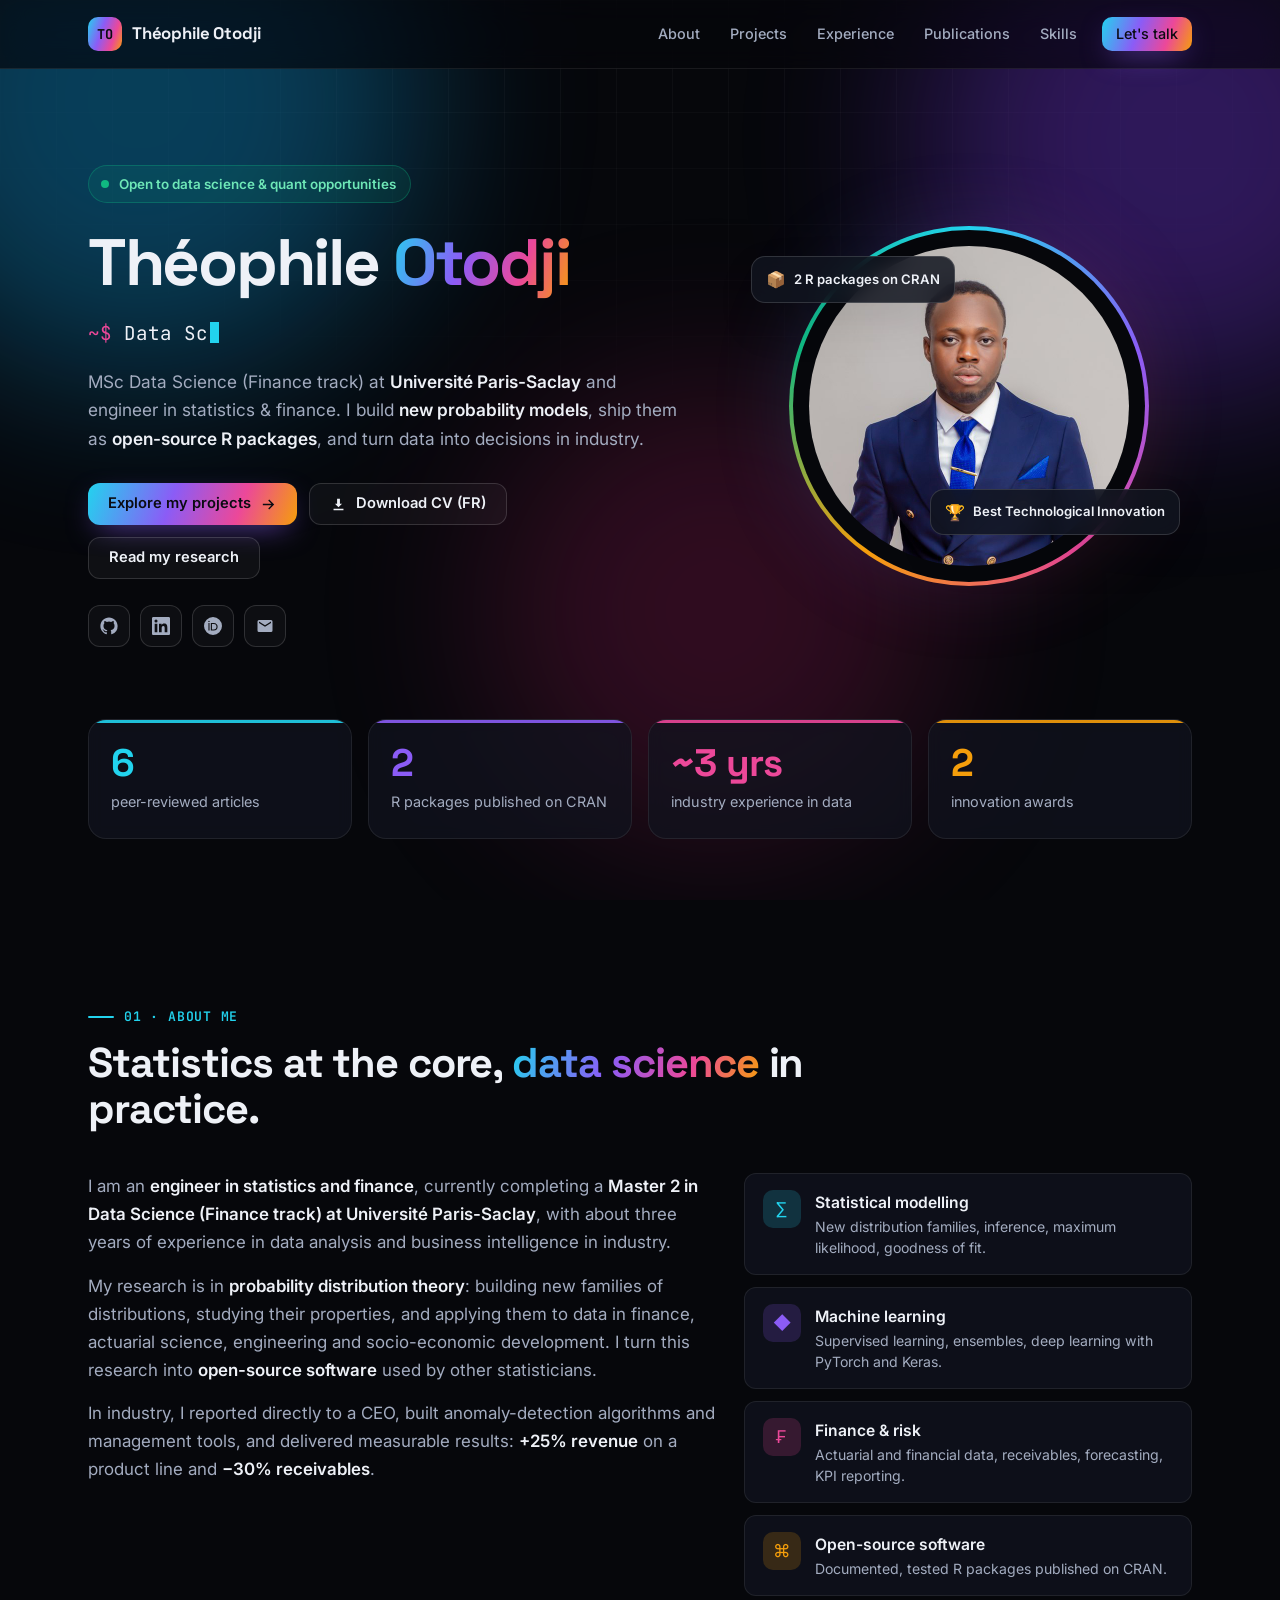
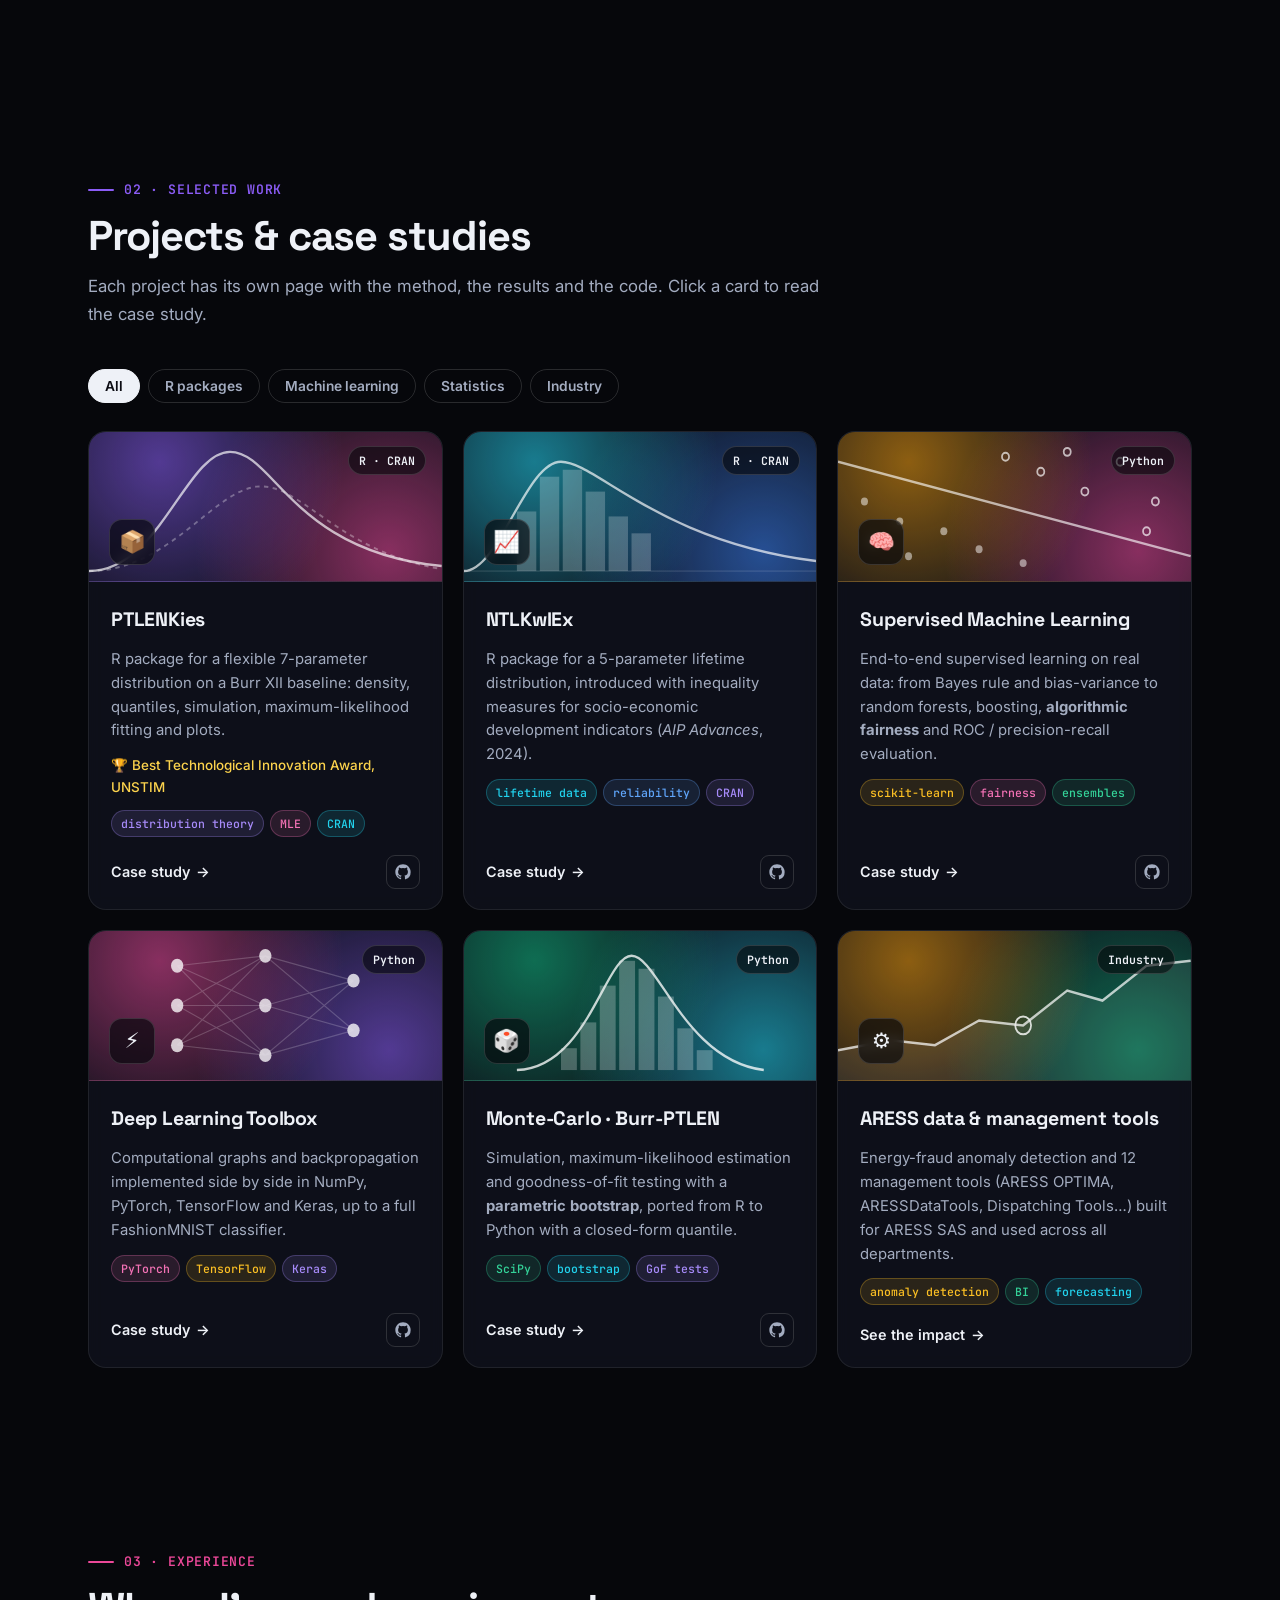
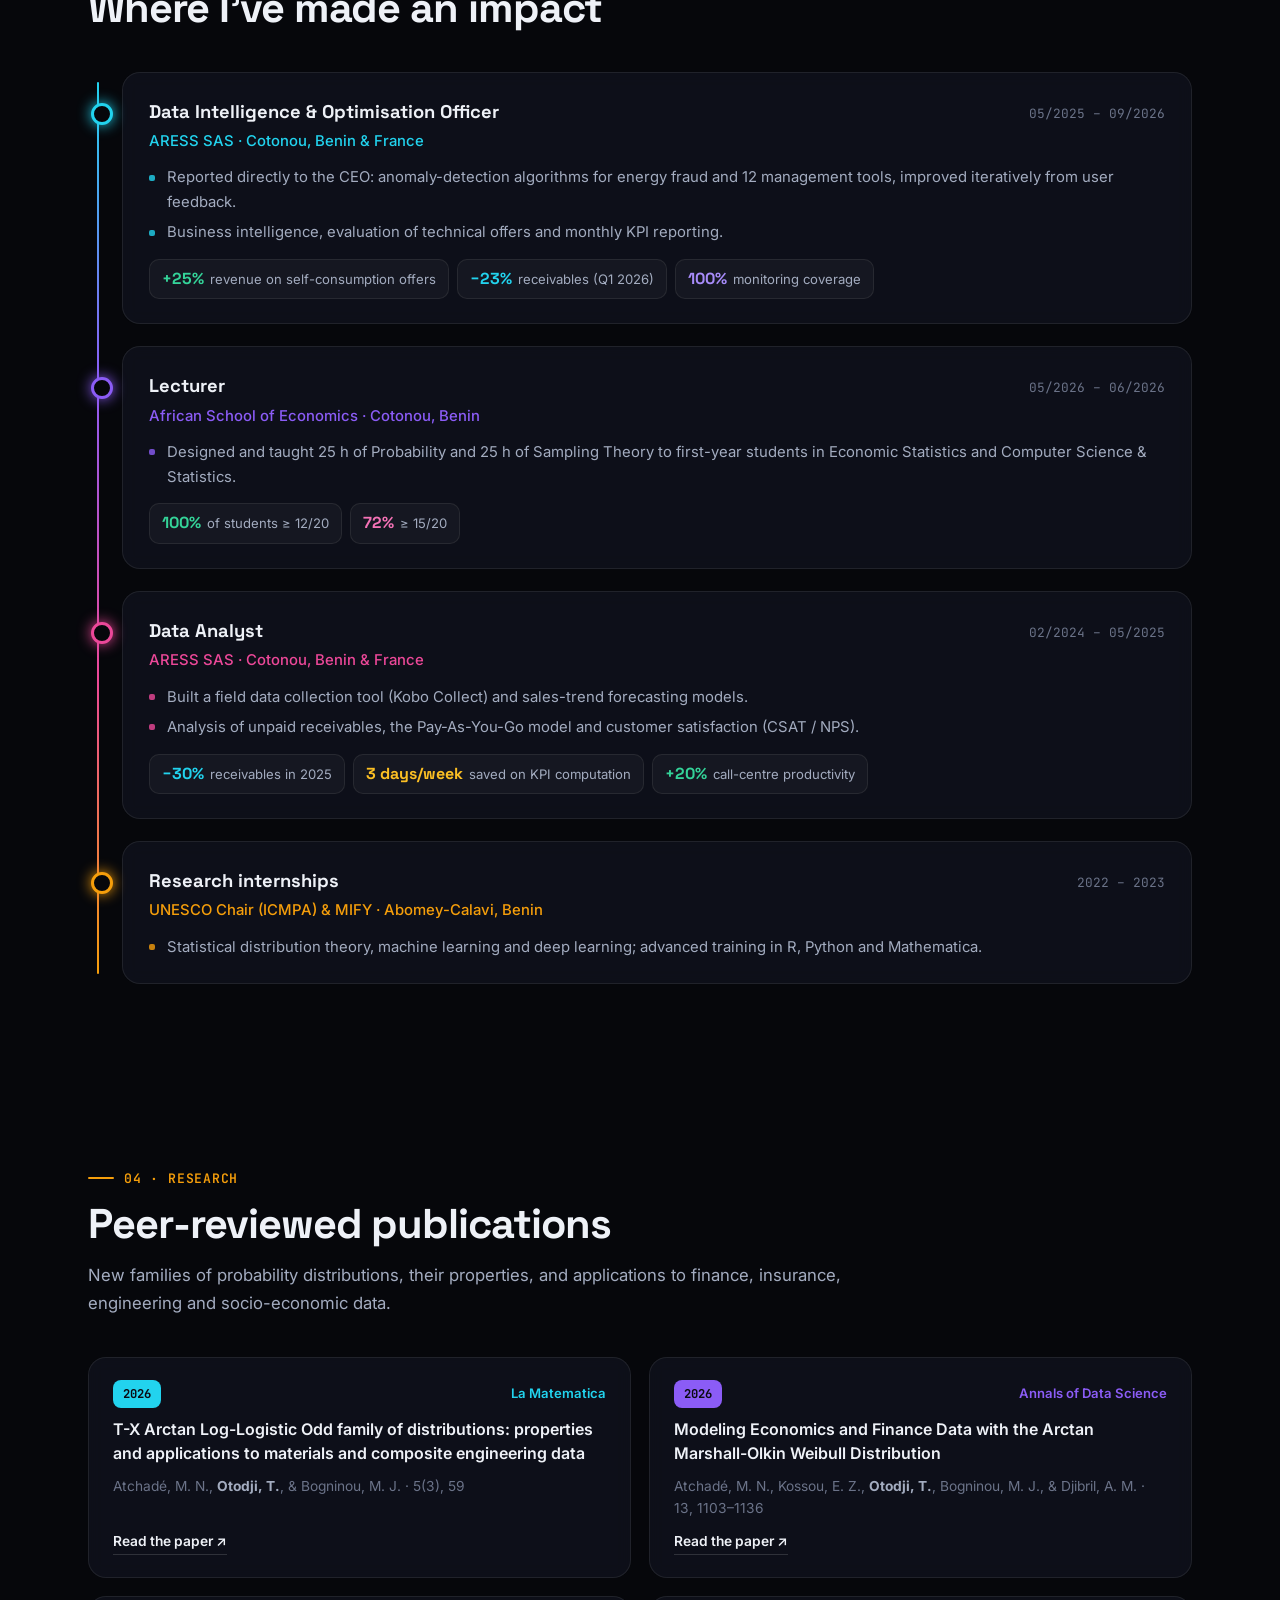
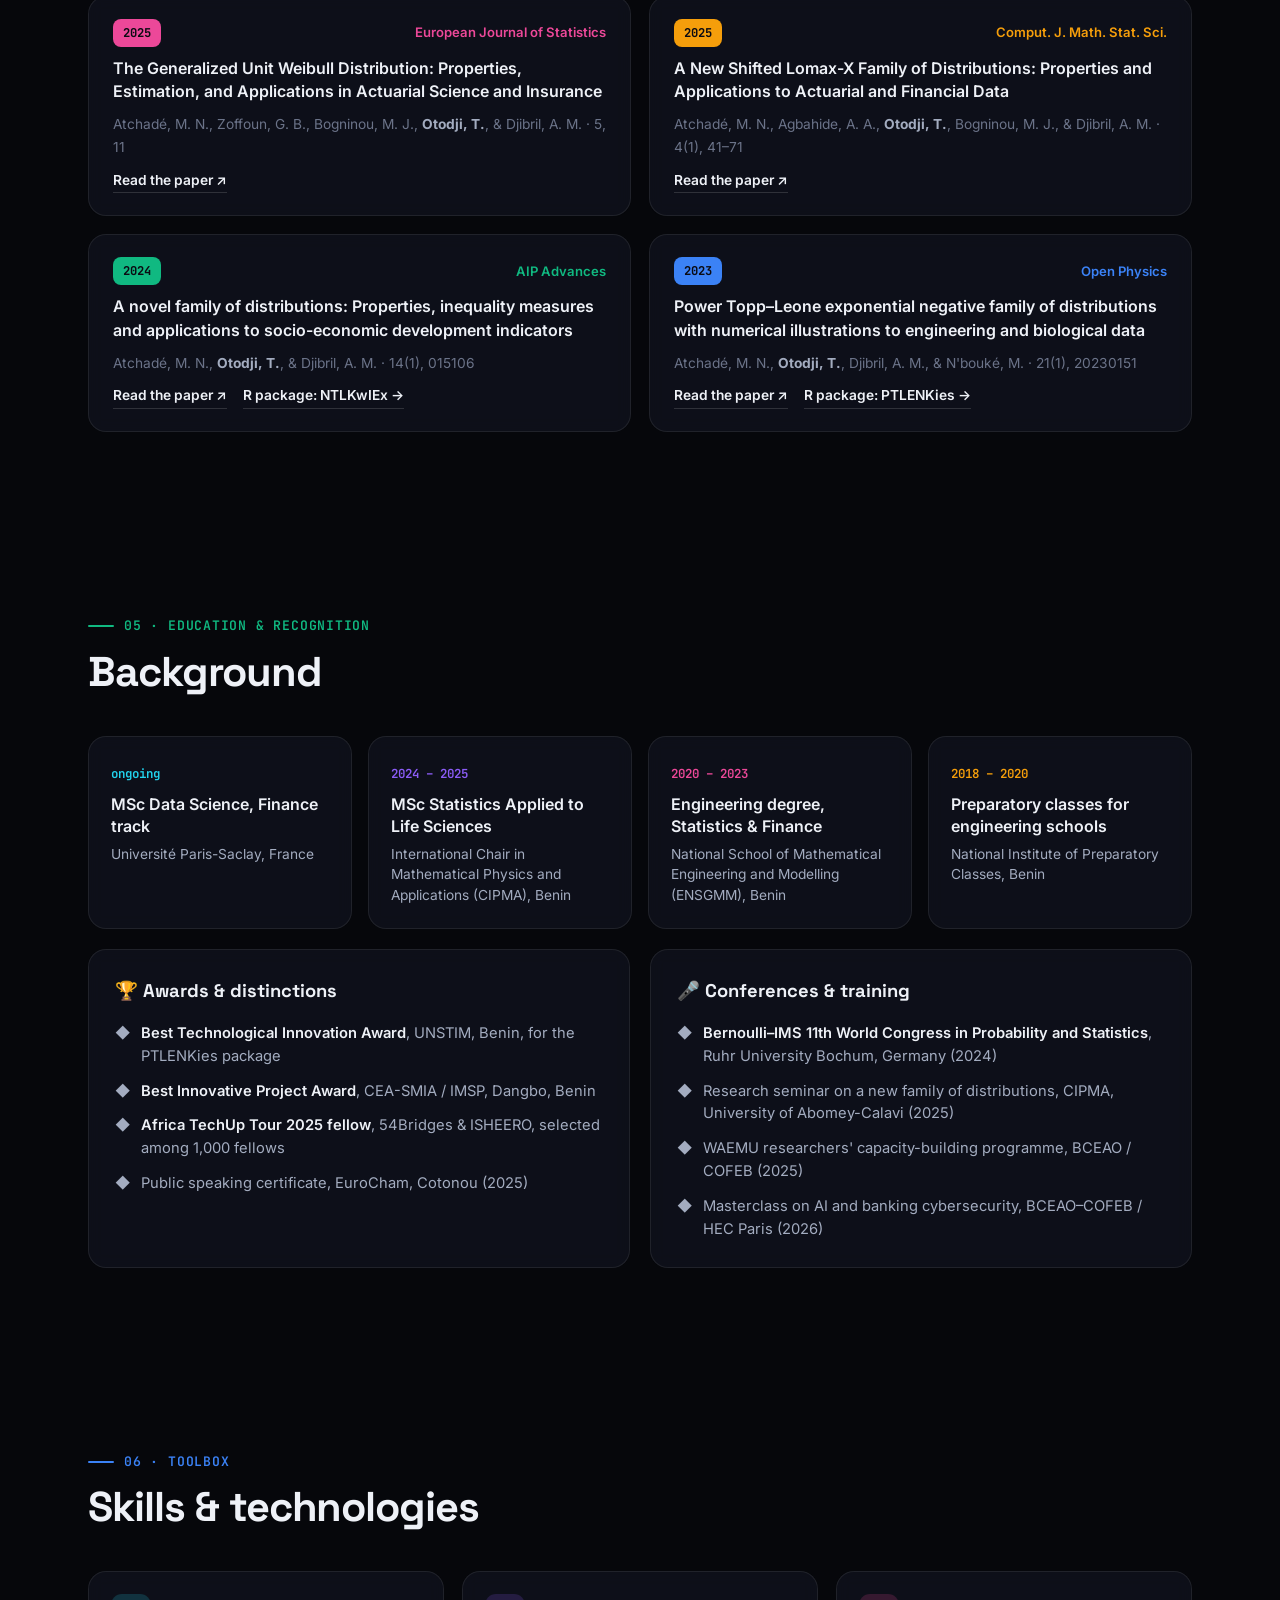
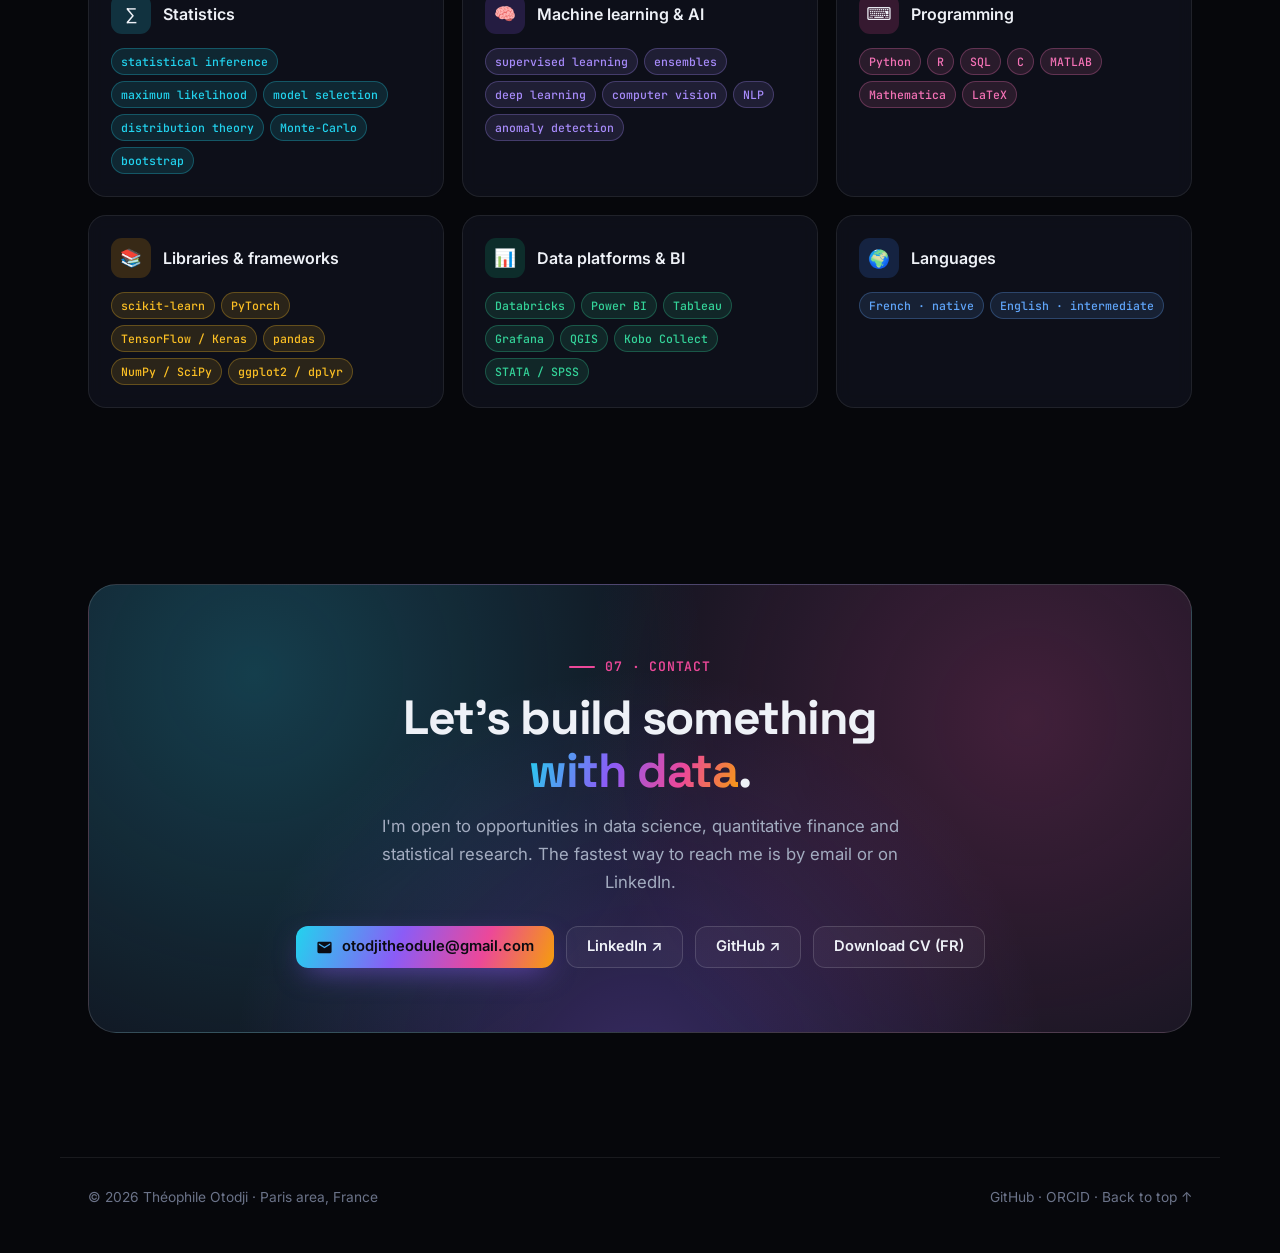
==== index.html @ b23fe11b "Portfolio : page d'accueil, 5 études de cas, CV" ====
<!doctype html>
<html lang="en">
<head>
<meta charset="utf-8">
<meta name="viewport" content="width=device-width, initial-scale=1">
<title>Théophile Otodji · Data Science & Statistics</title>
<meta name="description" content="Théophile Otodji: data scientist and statistician. MSc Data Science (Finance) at Université Paris-Saclay, author of 2 CRAN packages and 6 peer-reviewed articles in probability distribution theory.">
<meta name="theme-color" content="#06070b">
<meta property="og:title" content="Théophile Otodji · Data Science & Statistics">
<meta property="og:description" content="Data science, machine learning and probability distribution theory. 2 CRAN packages, 6 peer-reviewed articles.">
<meta property="og:image" content="https://otodji.github.io/assets/img/og-image.jpg">
<meta property="og:url" content="https://otodji.github.io/">
<meta property="og:type" content="website">
<link rel="icon" href="assets/img/favicon.svg" type="image/svg+xml">
<link rel="preconnect" href="https://fonts.googleapis.com">
<link rel="preconnect" href="https://fonts.gstatic.com" crossorigin>
<link href="https://fonts.googleapis.com/css2?family=Inter:wght@400;500;600;700&family=JetBrains+Mono:wght@400;500;600;700&family=Space+Grotesk:wght@500;600;700&display=swap" rel="stylesheet">
<link rel="stylesheet" href="assets/css/style.css">
</head>
<body>

<div class="bg-fx" aria-hidden="true"><div class="grid"></div><div class="blob b1"></div><div class="blob b2"></div><div class="blob b3"></div></div>

<nav class="nav">
  <div class="wrap">
    <a class="logo" href="#top"><span class="logo-mark">TO</span>Théophile Otodji</a>
    <button class="menu-btn" aria-label="Open menu" aria-expanded="false">
      <svg viewBox="0 0 24 24" fill="none" stroke="currentColor" stroke-width="2" stroke-linecap="round"><path d="M4 7h16M4 12h16M4 17h16"/></svg>
    </button>
    <ul class="nav-links">
      <li><a href="#about">About</a></li>
      <li><a href="#projects">Projects</a></li>
      <li><a href="#experience">Experience</a></li>
      <li><a href="#publications">Publications</a></li>
      <li><a href="#skills">Skills</a></li>
      <li class="nav-cta"><a class="btn btn-primary btn-sm" href="#contact">Let's talk</a></li>
    </ul>
  </div>
</nav>

<!-- ================= HERO ================= -->
<header class="hero" id="top">
  <div class="wrap">
    <div class="hero-grid">
      <div>
        <span class="status"><span class="dot"></span>Open to data science & quant opportunities</span>
        <h1>Théophile <span class="grad-text">Otodji</span></h1>
        <p class="roles"><span class="prompt">~$</span> <span class="typed" data-roles='["Data Scientist","Statistician","R package author","Machine Learning practitioner","Researcher in distribution theory"]'></span><span class="caret"></span></p>
        <p class="intro">MSc Data Science (Finance track) at <strong>Université Paris-Saclay</strong> and engineer in
          statistics & finance. I build <strong>new probability models</strong>, ship them as
          <strong>open-source R packages</strong>, and turn data into decisions in industry.</p>
        <div class="btns">
          <a class="btn btn-primary" href="#projects">Explore my projects
            <svg viewBox="0 0 24 24"><path d="M13 5l7 7-7 7-1.4-1.4 4.6-4.6H4v-2h12.2l-4.6-4.6L13 5z"/></svg></a>
          <a class="btn" href="cv.pdf" download data-cv hidden>
            <svg viewBox="0 0 24 24"><path d="M12 16l-5-5h3V4h4v7h3l-5 5zm-7 2h14v2H5v-2z"/></svg>Download CV (FR)</a>
          <a class="btn" href="#publications">Read my research</a>
        </div>
        <div class="socials">
          <a class="social" href="https://github.com/Otodji" target="_blank" rel="noopener" aria-label="GitHub"><svg viewBox="0 0 24 24"><path d="M12 .5C5.65.5.5 5.65.5 12c0 5.08 3.29 9.39 7.86 10.91.58.1.79-.25.79-.56v-2c-3.2.7-3.87-1.37-3.87-1.37-.52-1.33-1.28-1.69-1.28-1.69-1.04-.71.08-.7.08-.7 1.15.08 1.76 1.18 1.76 1.18 1.03 1.76 2.69 1.25 3.35.96.1-.75.4-1.25.73-1.54-2.55-.29-5.24-1.28-5.24-5.69 0-1.26.45-2.29 1.18-3.1-.12-.29-.51-1.46.11-3.05 0 0 .97-.31 3.17 1.18a11 11 0 015.77 0c2.2-1.49 3.17-1.18 3.17-1.18.63 1.59.23 2.76.11 3.05.74.81 1.18 1.84 1.18 3.1 0 4.42-2.69 5.39-5.26 5.68.41.36.78 1.06.78 2.14v3.17c0 .31.21.67.8.56A11.51 11.51 0 0023.5 12C23.5 5.65 18.35.5 12 .5z"/></svg></a>
          <a class="social" href="https://www.linkedin.com/in/th%C3%A9ophile-otodji-3abba8293" target="_blank" rel="noopener" aria-label="LinkedIn"><svg viewBox="0 0 24 24"><path d="M20.45 20.45h-3.56v-5.57c0-1.33-.02-3.04-1.85-3.04-1.85 0-2.14 1.45-2.14 2.94v5.67H9.35V9h3.41v1.56h.05c.48-.9 1.64-1.85 3.37-1.85 3.6 0 4.27 2.37 4.27 5.46v6.28zM5.34 7.43a2.06 2.06 0 110-4.13 2.06 2.06 0 010 4.13zM7.12 20.45H3.56V9h3.56v11.45zM22.22 0H1.77C.79 0 0 .77 0 1.73v20.54C0 23.23.79 24 1.77 24h20.45c.98 0 1.78-.77 1.78-1.73V1.73C24 .77 23.2 0 22.22 0z"/></svg></a>
          <a class="social" href="https://orcid.org/0009-0003-0389-9007" target="_blank" rel="noopener" aria-label="ORCID"><svg viewBox="0 0 24 24"><path d="M12 0a12 12 0 100 24 12 12 0 000-24zM7.37 18.13H5.92V8.06h1.45v10.07zM6.64 6.83a.95.95 0 110-1.9.95.95 0 010 1.9zm11.52 6.21c0 2.84-1.79 5.09-5.18 5.09H9.12V8.06h3.86c3.47 0 5.18 2.4 5.18 4.98zm-1.48 0c0-1.92-1.03-3.65-3.62-3.65h-2.49v7.33h2.4c2.57 0 3.71-1.71 3.71-3.68z"/></svg></a>
          <a class="social" href="mailto:otodjitheodule@gmail.com" aria-label="Email"><svg viewBox="0 0 24 24"><path d="M20 4H4a2 2 0 00-2 2v12a2 2 0 002 2h16a2 2 0 002-2V6a2 2 0 00-2-2zm0 4l-8 5-8-5V6l8 5 8-5v2z"/></svg></a>
        </div>
      </div>

      <div class="portrait">
        <div class="glow"></div>
        <div class="ring"></div>
        <img src="assets/img/portrait.jpg" alt="Portrait of Théophile Otodji" width="340" height="340">
        <div class="float-chip c1"><i>📦</i>2 R packages on CRAN</div>
        <div class="float-chip c2"><i>🏆</i>Best Technological Innovation</div>
      </div>
    </div>

    <div class="stats reveal">
      <div class="stat" style="--c: var(--cyan)"><b data-count="6">6</b><span>peer-reviewed articles</span></div>
      <div class="stat" style="--c: var(--violet)"><b data-count="2">2</b><span>R packages published on CRAN</span></div>
      <div class="stat" style="--c: var(--pink)"><b data-count="3" data-prefix="~" data-suffix=" yrs">~3 yrs</b><span>industry experience in data</span></div>
      <div class="stat" style="--c: var(--amber)"><b data-count="2">2</b><span>innovation awards</span></div>
    </div>
  </div>
</header>

<main>

<!-- ================= ABOUT ================= -->
<section id="about">
  <div class="wrap">
    <div class="sec-head reveal">
      <span class="kicker" style="--k: var(--cyan)">01 · About me</span>
      <h2>Statistics at the core, <span class="grad-text">data science</span> in practice.</h2>
    </div>
    <div class="about-grid">
      <div class="about-text reveal">
        <p>I am an <strong>engineer in statistics and finance</strong>, currently completing a
          <strong>Master 2 in Data Science (Finance track) at Université Paris-Saclay</strong>, with about
          three years of experience in data analysis and business intelligence in industry.</p>
        <p>My research is in <strong>probability distribution theory</strong>: building new families of
          distributions, studying their properties, and applying them to data in finance, actuarial science,
          engineering and socio-economic development. I turn this research into <strong>open-source software</strong>
          used by other statisticians.</p>
        <p>In industry, I reported directly to a CEO, built anomaly-detection algorithms and management tools,
          and delivered measurable results: <strong>+25% revenue</strong> on a product line and
          <strong>−30% receivables</strong>.</p>
      </div>
      <div class="focus reveal">
        <div class="focus-item" style="--c: var(--cyan)"><span class="ic">∑</span><div><h3>Statistical modelling</h3><p>New distribution families, inference, maximum likelihood, goodness of fit.</p></div></div>
        <div class="focus-item" style="--c: var(--violet)"><span class="ic">◆</span><div><h3>Machine learning</h3><p>Supervised learning, ensembles, deep learning with PyTorch and Keras.</p></div></div>
        <div class="focus-item" style="--c: var(--pink)"><span class="ic">₣</span><div><h3>Finance & risk</h3><p>Actuarial and financial data, receivables, forecasting, KPI reporting.</p></div></div>
        <div class="focus-item" style="--c: var(--amber)"><span class="ic">⌘</span><div><h3>Open-source software</h3><p>Documented, tested R packages published on CRAN.</p></div></div>
      </div>
    </div>
  </div>
</section>

<!-- ================= PROJECTS ================= -->
<section id="projects">
  <div class="wrap">
    <div class="sec-head reveal">
      <span class="kicker" style="--k: var(--violet)">02 · Selected work</span>
      <h2>Projects & case studies</h2>
      <p>Each project has its own page with the method, the results and the code. Click a card to read the case study.</p>
    </div>

    <div class="filters reveal" role="group" aria-label="Filter projects">
      <button class="filter on" data-filter="all">All</button>
      <button class="filter" data-filter="r">R packages</button>
      <button class="filter" data-filter="ml">Machine learning</button>
      <button class="filter" data-filter="stats">Statistics</button>
      <button class="filter" data-filter="industry">Industry</button>
    </div>

    <div class="projects">
      <!-- PTLENKies -->
      <article class="project gcard reveal" data-cat="r stats" style="--c1:#8b5cf6; --c2:#ec4899">
        <div class="cover">
          <svg class="art" viewBox="0 0 400 150" preserveAspectRatio="none" aria-hidden="true">
            <path d="M0 140 C 80 140, 110 20, 160 20 S 230 120, 400 135" fill="none" stroke="#fff" stroke-opacity=".75" stroke-width="2.5"/>
            <path d="M0 140 C 90 140, 140 60, 190 55 S 280 120, 400 138" fill="none" stroke="#fff" stroke-opacity=".35" stroke-width="2" stroke-dasharray="5 5"/>
          </svg>
          <span class="emoji">📦</span><span class="lang">R · CRAN</span>
        </div>
        <div class="body">
          <h3><a class="stretched" href="projects/ptlenkies.html">PTLENKies</a></h3>
          <p>R package for a flexible 7-parameter distribution on a Burr XII baseline: density, quantiles,
            simulation, maximum-likelihood fitting and plots.</p>
          <p class="award">🏆 Best Technological Innovation Award, UNSTIM</p>
          <div class="tags"><span class="tag" style="--tc:#a78bfa">distribution theory</span><span class="tag" style="--tc:#f472b6">MLE</span><span class="tag" style="--tc:#22d3ee">CRAN</span></div>
          <div class="foot">
            <span class="more">Case study <span class="arr">→</span></span>
            <span class="ext"><a class="icon-btn" href="https://github.com/Otodji/PTLENKies" target="_blank" rel="noopener" aria-label="PTLENKies on GitHub"><svg viewBox="0 0 24 24"><path d="M12 .5C5.65.5.5 5.65.5 12c0 5.08 3.29 9.39 7.86 10.91.58.1.79-.25.79-.56v-2c-3.2.7-3.87-1.37-3.87-1.37-.52-1.33-1.28-1.69-1.28-1.69-1.04-.71.08-.7.08-.7 1.15.08 1.76 1.18 1.76 1.18 1.03 1.76 2.69 1.25 3.35.96.1-.75.4-1.25.73-1.54-2.55-.29-5.24-1.28-5.24-5.69 0-1.26.45-2.29 1.18-3.1-.12-.29-.51-1.46.11-3.05 0 0 .97-.31 3.17 1.18a11 11 0 015.77 0c2.2-1.49 3.17-1.18 3.17-1.18.63 1.59.23 2.76.11 3.05.74.81 1.18 1.84 1.18 3.1 0 4.42-2.69 5.39-5.26 5.68.41.36.78 1.06.78 2.14v3.17c0 .31.21.67.8.56A11.51 11.51 0 0023.5 12C23.5 5.65 18.35.5 12 .5z"/></svg></a></span>
          </div>
        </div>
      </article>

      <!-- NTLKwIEx -->
      <article class="project gcard reveal" data-cat="r stats" style="--c1:#22d3ee; --c2:#3b82f6">
        <div class="cover">
          <svg class="art" viewBox="0 0 400 150" preserveAspectRatio="none" aria-hidden="true">
            <path d="M0 140 C 40 140, 70 30, 110 30 S 220 110, 400 130" fill="none" stroke="#fff" stroke-opacity=".75" stroke-width="2.5"/>
            <path d="M0 140 L 400 140" stroke="#fff" stroke-opacity=".2"/>
            <g fill="#fff" fill-opacity=".25"><rect x="60" y="80" width="22" height="60"/><rect x="86" y="45" width="22" height="95"/><rect x="112" y="38" width="22" height="102"/><rect x="138" y="60" width="22" height="80"/><rect x="164" y="85" width="22" height="55"/><rect x="190" y="102" width="22" height="38"/></g>
          </svg>
          <span class="emoji">📈</span><span class="lang">R · CRAN</span>
        </div>
        <div class="body">
          <h3><a class="stretched" href="projects/ntlkwiex.html">NTLKwIEx</a></h3>
          <p>R package for a 5-parameter lifetime distribution, introduced with inequality measures for
            socio-economic development indicators (<em>AIP Advances</em>, 2024).</p>
          <div class="tags"><span class="tag" style="--tc:#22d3ee">lifetime data</span><span class="tag" style="--tc:#60a5fa">reliability</span><span class="tag" style="--tc:#a78bfa">CRAN</span></div>
          <div class="foot">
            <span class="more">Case study <span class="arr">→</span></span>
            <span class="ext"><a class="icon-btn" href="https://github.com/Otodji/NTLKwIEx" target="_blank" rel="noopener" aria-label="NTLKwIEx on GitHub"><svg viewBox="0 0 24 24"><path d="M12 .5C5.65.5.5 5.65.5 12c0 5.08 3.29 9.39 7.86 10.91.58.1.79-.25.79-.56v-2c-3.2.7-3.87-1.37-3.87-1.37-.52-1.33-1.28-1.69-1.28-1.69-1.04-.71.08-.7.08-.7 1.15.08 1.76 1.18 1.76 1.18 1.03 1.76 2.69 1.25 3.35.96.1-.75.4-1.25.73-1.54-2.55-.29-5.24-1.28-5.24-5.69 0-1.26.45-2.29 1.18-3.1-.12-.29-.51-1.46.11-3.05 0 0 .97-.31 3.17 1.18a11 11 0 015.77 0c2.2-1.49 3.17-1.18 3.17-1.18.63 1.59.23 2.76.11 3.05.74.81 1.18 1.84 1.18 3.1 0 4.42-2.69 5.39-5.26 5.68.41.36.78 1.06.78 2.14v3.17c0 .31.21.67.8.56A11.51 11.51 0 0023.5 12C23.5 5.65 18.35.5 12 .5z"/></svg></a></span>
          </div>
        </div>
      </article>

      <!-- Machine learning -->
      <article class="project gcard reveal" data-cat="ml" style="--c1:#f59e0b; --c2:#ec4899">
        <div class="cover">
          <svg class="art" viewBox="0 0 400 150" preserveAspectRatio="none" aria-hidden="true">
            <path d="M0 30 L 400 125" stroke="#fff" stroke-opacity=".7" stroke-width="2.5"/>
            <g fill="#fff" fill-opacity=".55"><circle cx="40" cy="110" r="4"/><circle cx="80" cy="125" r="4"/><circle cx="120" cy="100" r="4"/><circle cx="70" cy="90" r="4"/><circle cx="160" cy="118" r="4"/><circle cx="210" cy="132" r="4"/><circle cx="30" cy="70" r="4"/></g>
            <g fill="none" stroke="#fff" stroke-opacity=".75" stroke-width="2"><circle cx="230" cy="40" r="4"/><circle cx="280" cy="60" r="4"/><circle cx="320" cy="30" r="4"/><circle cx="360" cy="70" r="4"/><circle cx="260" cy="20" r="4"/><circle cx="190" cy="25" r="4"/><circle cx="350" cy="100" r="4"/></g>
          </svg>
          <span class="emoji">🧠</span><span class="lang">Python</span>
        </div>
        <div class="body">
          <h3><a class="stretched" href="projects/machine-learning.html">Supervised Machine Learning</a></h3>
          <p>End-to-end supervised learning on real data: from Bayes rule and bias-variance to random forests,
            boosting, <strong>algorithmic fairness</strong> and ROC / precision-recall evaluation.</p>
          <div class="tags"><span class="tag" style="--tc:#fbbf24">scikit-learn</span><span class="tag" style="--tc:#f472b6">fairness</span><span class="tag" style="--tc:#34d399">ensembles</span></div>
          <div class="foot">
            <span class="more">Case study <span class="arr">→</span></span>
            <span class="ext"><a class="icon-btn" href="https://github.com/Otodji/TP_Machine_Learning" target="_blank" rel="noopener" aria-label="Machine learning project on GitHub"><svg viewBox="0 0 24 24"><path d="M12 .5C5.65.5.5 5.65.5 12c0 5.08 3.29 9.39 7.86 10.91.58.1.79-.25.79-.56v-2c-3.2.7-3.87-1.37-3.87-1.37-.52-1.33-1.28-1.69-1.28-1.69-1.04-.71.08-.7.08-.7 1.15.08 1.76 1.18 1.76 1.18 1.03 1.76 2.69 1.25 3.35.96.1-.75.4-1.25.73-1.54-2.55-.29-5.24-1.28-5.24-5.69 0-1.26.45-2.29 1.18-3.1-.12-.29-.51-1.46.11-3.05 0 0 .97-.31 3.17 1.18a11 11 0 015.77 0c2.2-1.49 3.17-1.18 3.17-1.18.63 1.59.23 2.76.11 3.05.74.81 1.18 1.84 1.18 3.1 0 4.42-2.69 5.39-5.26 5.68.41.36.78 1.06.78 2.14v3.17c0 .31.21.67.8.56A11.51 11.51 0 0023.5 12C23.5 5.65 18.35.5 12 .5z"/></svg></a></span>
          </div>
        </div>
      </article>

      <!-- Deep learning -->
      <article class="project gcard reveal" data-cat="ml" style="--c1:#ec4899; --c2:#8b5cf6">
        <div class="cover">
          <svg class="art" viewBox="0 0 400 150" preserveAspectRatio="none" aria-hidden="true">
            <g stroke="#fff" stroke-opacity=".22" stroke-width="1.2">
              <path d="M100 35L200 25M100 35L200 75M100 35L200 125M100 75L200 25M100 75L200 75M100 75L200 125M100 115L200 25M100 115L200 75M100 115L200 125M200 25L300 50M200 75L300 50M200 125L300 50M200 25L300 100M200 75L300 100M200 125L300 100"/>
            </g>
            <g fill="#fff" fill-opacity=".85"><circle cx="100" cy="35" r="7"/><circle cx="100" cy="75" r="7"/><circle cx="100" cy="115" r="7"/><circle cx="200" cy="25" r="7"/><circle cx="200" cy="75" r="7"/><circle cx="200" cy="125" r="7"/><circle cx="300" cy="50" r="7"/><circle cx="300" cy="100" r="7"/></g>
          </svg>
          <span class="emoji">⚡</span><span class="lang">Python</span>
        </div>
        <div class="body">
          <h3><a class="stretched" href="projects/deep-learning.html">Deep Learning Toolbox</a></h3>
          <p>Computational graphs and backpropagation implemented side by side in NumPy, PyTorch,
            TensorFlow and Keras, up to a full FashionMNIST classifier.</p>
          <div class="tags"><span class="tag" style="--tc:#f472b6">PyTorch</span><span class="tag" style="--tc:#fbbf24">TensorFlow</span><span class="tag" style="--tc:#a78bfa">Keras</span></div>
          <div class="foot">
            <span class="more">Case study <span class="arr">→</span></span>
            <span class="ext"><a class="icon-btn" href="https://github.com/Otodji/tp-deep-learning" target="_blank" rel="noopener" aria-label="Deep learning project on GitHub"><svg viewBox="0 0 24 24"><path d="M12 .5C5.65.5.5 5.65.5 12c0 5.08 3.29 9.39 7.86 10.91.58.1.79-.25.79-.56v-2c-3.2.7-3.87-1.37-3.87-1.37-.52-1.33-1.28-1.69-1.28-1.69-1.04-.71.08-.7.08-.7 1.15.08 1.76 1.18 1.76 1.18 1.03 1.76 2.69 1.25 3.35.96.1-.75.4-1.25.73-1.54-2.55-.29-5.24-1.28-5.24-5.69 0-1.26.45-2.29 1.18-3.1-.12-.29-.51-1.46.11-3.05 0 0 .97-.31 3.17 1.18a11 11 0 015.77 0c2.2-1.49 3.17-1.18 3.17-1.18.63 1.59.23 2.76.11 3.05.74.81 1.18 1.84 1.18 3.1 0 4.42-2.69 5.39-5.26 5.68.41.36.78 1.06.78 2.14v3.17c0 .31.21.67.8.56A11.51 11.51 0 0023.5 12C23.5 5.65 18.35.5 12 .5z"/></svg></a></span>
          </div>
        </div>
      </article>

      <!-- Monte-Carlo -->
      <article class="project gcard reveal" data-cat="stats" style="--c1:#10b981; --c2:#22d3ee">
        <div class="cover">
          <svg class="art" viewBox="0 0 400 150" preserveAspectRatio="none" aria-hidden="true">
            <g fill="#fff" fill-opacity=".28"><rect x="110" y="118" width="18" height="22"/><rect x="132" y="92" width="18" height="48"/><rect x="154" y="55" width="18" height="85"/><rect x="176" y="30" width="18" height="110"/><rect x="198" y="38" width="18" height="102"/><rect x="220" y="66" width="18" height="74"/><rect x="242" y="98" width="18" height="42"/><rect x="264" y="120" width="18" height="20"/></g>
            <path d="M60 140 C 140 138, 160 25, 190 25 S 250 130, 340 140" fill="none" stroke="#fff" stroke-opacity=".85" stroke-width="2.5"/>
          </svg>
          <span class="emoji">🎲</span><span class="lang">Python</span>
        </div>
        <div class="body">
          <h3><a class="stretched" href="projects/monte-carlo-burr.html">Monte-Carlo · Burr-PTLEN</a></h3>
          <p>Simulation, maximum-likelihood estimation and goodness-of-fit testing with a
            <strong>parametric bootstrap</strong>, ported from R to Python with a closed-form quantile.</p>
          <div class="tags"><span class="tag" style="--tc:#34d399">SciPy</span><span class="tag" style="--tc:#22d3ee">bootstrap</span><span class="tag" style="--tc:#a78bfa">GoF tests</span></div>
          <div class="foot">
            <span class="more">Case study <span class="arr">→</span></span>
            <span class="ext"><a class="icon-btn" href="https://github.com/Otodji/Simulation_Monte_Carlo_PTLENKies" target="_blank" rel="noopener" aria-label="Monte-Carlo project on GitHub"><svg viewBox="0 0 24 24"><path d="M12 .5C5.65.5.5 5.65.5 12c0 5.08 3.29 9.39 7.86 10.91.58.1.79-.25.79-.56v-2c-3.2.7-3.87-1.37-3.87-1.37-.52-1.33-1.28-1.69-1.28-1.69-1.04-.71.08-.7.08-.7 1.15.08 1.76 1.18 1.76 1.18 1.03 1.76 2.69 1.25 3.35.96.1-.75.4-1.25.73-1.54-2.55-.29-5.24-1.28-5.24-5.69 0-1.26.45-2.29 1.18-3.1-.12-.29-.51-1.46.11-3.05 0 0 .97-.31 3.17 1.18a11 11 0 015.77 0c2.2-1.49 3.17-1.18 3.17-1.18.63 1.59.23 2.76.11 3.05.74.81 1.18 1.84 1.18 3.1 0 4.42-2.69 5.39-5.26 5.68.41.36.78 1.06.78 2.14v3.17c0 .31.21.67.8.56A11.51 11.51 0 0023.5 12C23.5 5.65 18.35.5 12 .5z"/></svg></a></span>
          </div>
        </div>
      </article>

      <!-- Industry -->
      <article class="project gcard reveal" data-cat="industry" style="--c1:#f59e0b; --c2:#10b981">
        <div class="cover">
          <svg class="art" viewBox="0 0 400 150" preserveAspectRatio="none" aria-hidden="true">
            <path d="M0 120 L 60 110 L 110 115 L 160 90 L 210 95 L 260 60 L 300 70 L 350 35 L 400 30" fill="none" stroke="#fff" stroke-opacity=".8" stroke-width="2.5"/>
            <circle cx="210" cy="95" r="9" fill="none" stroke="#fff" stroke-opacity=".9" stroke-width="2"/>
            <path d="M0 120 L 60 110 L 110 115 L 160 90 L 210 95 L 260 60 L 300 70 L 350 35 L 400 30 L 400 150 L 0 150Z" fill="#fff" fill-opacity=".08"/>
          </svg>
          <span class="emoji">⚙️</span><span class="lang">Industry</span>
        </div>
        <div class="body">
          <h3>ARESS data & management tools</h3>
          <p>Energy-fraud anomaly detection and 12 management tools (ARESS OPTIMA, ARESSDataTools, Dispatching
            Tools…) built for ARESS SAS and used across all departments.</p>
          <div class="tags"><span class="tag" style="--tc:#fbbf24">anomaly detection</span><span class="tag" style="--tc:#34d399">BI</span><span class="tag" style="--tc:#22d3ee">forecasting</span></div>
          <div class="foot"><a class="more" href="#experience" style="position:relative; z-index:2">See the impact <span class="arr">→</span></a></div>
        </div>
      </article>
    </div>
  </div>
</section>

<!-- ================= EXPERIENCE ================= -->
<section id="experience">
  <div class="wrap">
    <div class="sec-head reveal">
      <span class="kicker" style="--k: var(--pink)">03 · Experience</span>
      <h2>Where I've made an impact</h2>
    </div>
    <div class="timeline">
      <div class="job gcard reveal" style="--c1:#22d3ee; --c2:#8b5cf6">
        <div class="job-head"><h3>Data Intelligence & Optimisation Officer</h3><span class="when">05/2025 – 09/2026</span></div>
        <p class="org">ARESS SAS · Cotonou, Benin & France</p>
        <ul>
          <li>Reported directly to the CEO: anomaly-detection algorithms for energy fraud and 12 management tools, improved iteratively from user feedback.</li>
          <li>Business intelligence, evaluation of technical offers and monthly KPI reporting.</li>
        </ul>
        <div class="kpis">
          <span class="kpi"><b style="--kc:#34d399">+25%</b> revenue on self-consumption offers</span>
          <span class="kpi"><b style="--kc:#22d3ee">−23%</b> receivables (Q1 2026)</span>
          <span class="kpi"><b style="--kc:#a78bfa">100%</b> monitoring coverage</span>
        </div>
      </div>
      <div class="job gcard reveal" style="--c1:#8b5cf6; --c2:#ec4899">
        <div class="job-head"><h3>Lecturer</h3><span class="when">05/2026 – 06/2026</span></div>
        <p class="org">African School of Economics · Cotonou, Benin</p>
        <ul>
          <li>Designed and taught 25 h of Probability and 25 h of Sampling Theory to first-year students in Economic Statistics and Computer Science & Statistics.</li>
        </ul>
        <div class="kpis">
          <span class="kpi"><b style="--kc:#34d399">100%</b> of students ≥ 12/20</span>
          <span class="kpi"><b style="--kc:#f472b6">72%</b> ≥ 15/20</span>
        </div>
      </div>
      <div class="job gcard reveal" style="--c1:#ec4899; --c2:#f59e0b">
        <div class="job-head"><h3>Data Analyst</h3><span class="when">02/2024 – 05/2025</span></div>
        <p class="org">ARESS SAS · Cotonou, Benin & France</p>
        <ul>
          <li>Built a field data collection tool (Kobo Collect) and sales-trend forecasting models.</li>
          <li>Analysis of unpaid receivables, the Pay-As-You-Go model and customer satisfaction (CSAT / NPS).</li>
        </ul>
        <div class="kpis">
          <span class="kpi"><b style="--kc:#22d3ee">−30%</b> receivables in 2025</span>
          <span class="kpi"><b style="--kc:#fbbf24">3 days/week</b> saved on KPI computation</span>
          <span class="kpi"><b style="--kc:#34d399">+20%</b> call-centre productivity</span>
        </div>
      </div>
      <div class="job gcard reveal" style="--c1:#f59e0b; --c2:#10b981">
        <div class="job-head"><h3>Research internships</h3><span class="when">2022 – 2023</span></div>
        <p class="org">UNESCO Chair (ICMPA) & MIFY · Abomey-Calavi, Benin</p>
        <ul>
          <li>Statistical distribution theory, machine learning and deep learning; advanced training in R, Python and Mathematica.</li>
        </ul>
      </div>
    </div>
  </div>
</section>

<!-- ================= PUBLICATIONS ================= -->
<section id="publications">
  <div class="wrap">
    <div class="sec-head reveal">
      <span class="kicker" style="--k: var(--amber)">04 · Research</span>
      <h2>Peer-reviewed publications</h2>
      <p>New families of probability distributions, their properties, and applications to finance, insurance,
        engineering and socio-economic data.</p>
    </div>
    <div class="pubs">
      <article class="pub gcard reveal" style="--c1:#22d3ee; --c2:#8b5cf6">
        <div class="pub-top"><span class="year-chip">2026</span><span class="journal">La Matematica</span></div>
        <h3>T-X Arctan Log-Logistic Odd family of distributions: properties and applications to materials and composite engineering data</h3>
        <p class="authors">Atchadé, M. N., <b>Otodji, T.</b>, & Bogninou, M. J. · 5(3), 59</p>
        <div class="links"><a href="https://doi.org/10.1007/s44007-026-00241-w" target="_blank" rel="noopener">Read the paper ↗</a></div>
      </article>
      <article class="pub gcard reveal" style="--c1:#8b5cf6; --c2:#ec4899">
        <div class="pub-top"><span class="year-chip">2026</span><span class="journal">Annals of Data Science</span></div>
        <h3>Modeling Economics and Finance Data with the Arctan Marshall-Olkin Weibull Distribution</h3>
        <p class="authors">Atchadé, M. N., Kossou, E. Z., <b>Otodji, T.</b>, Bogninou, M. J., & Djibril, A. M. · 13, 1103–1136</p>
        <div class="links"><a href="https://doi.org/10.1007/s40745-025-00610-2" target="_blank" rel="noopener">Read the paper ↗</a></div>
      </article>
      <article class="pub gcard reveal" style="--c1:#ec4899; --c2:#f59e0b">
        <div class="pub-top"><span class="year-chip">2025</span><span class="journal">European Journal of Statistics</span></div>
        <h3>The Generalized Unit Weibull Distribution: Properties, Estimation, and Applications in Actuarial Science and Insurance</h3>
        <p class="authors">Atchadé, M. N., Zoffoun, G. B., Bogninou, M. J., <b>Otodji, T.</b>, & Djibril, A. M. · 5, 11</p>
        <div class="links"><a href="https://doi.org/10.28924/ada/stat.5.11" target="_blank" rel="noopener">Read the paper ↗</a></div>
      </article>
      <article class="pub gcard reveal" style="--c1:#f59e0b; --c2:#10b981">
        <div class="pub-top"><span class="year-chip">2025</span><span class="journal">Comput. J. Math. Stat. Sci.</span></div>
        <h3>A New Shifted Lomax-X Family of Distributions: Properties and Applications to Actuarial and Financial Data</h3>
        <p class="authors">Atchadé, M. N., Agbahide, A. A., <b>Otodji, T.</b>, Bogninou, M. J., & Djibril, A. M. · 4(1), 41–71</p>
        <div class="links"><a href="https://doi.org/10.21608/cjmss.2024.307114.1066" target="_blank" rel="noopener">Read the paper ↗</a></div>
      </article>
      <article class="pub gcard reveal" style="--c1:#10b981; --c2:#22d3ee">
        <div class="pub-top"><span class="year-chip">2024</span><span class="journal">AIP Advances</span></div>
        <h3>A novel family of distributions: Properties, inequality measures and applications to socio-economic development indicators</h3>
        <p class="authors">Atchadé, M. N., <b>Otodji, T.</b>, & Djibril, A. M. · 14(1), 015106</p>
        <div class="links"><a href="https://doi.org/10.1063/5.0179458" target="_blank" rel="noopener">Read the paper ↗</a><a href="projects/ntlkwiex.html">R package: NTLKwIEx →</a></div>
      </article>
      <article class="pub gcard reveal" style="--c1:#3b82f6; --c2:#8b5cf6">
        <div class="pub-top"><span class="year-chip">2023</span><span class="journal">Open Physics</span></div>
        <h3>Power Topp–Leone exponential negative family of distributions with numerical illustrations to engineering and biological data</h3>
        <p class="authors">Atchadé, M. N., <b>Otodji, T.</b>, Djibril, A. M., & N'bouké, M. · 21(1), 20230151</p>
        <div class="links"><a href="https://doi.org/10.1515/phys-2023-0151" target="_blank" rel="noopener">Read the paper ↗</a><a href="projects/ptlenkies.html">R package: PTLENKies →</a></div>
      </article>
    </div>
  </div>
</section>

<!-- ================= EDUCATION ================= -->
<section id="education">
  <div class="wrap">
    <div class="sec-head reveal">
      <span class="kicker" style="--k: var(--emerald)">05 · Education & recognition</span>
      <h2>Background</h2>
    </div>
    <div class="edu">
      <div class="gcard reveal" style="--c1:#22d3ee; --c2:#8b5cf6"><span class="when">ongoing</span><h3>MSc Data Science, Finance track</h3><p>Université Paris-Saclay, France</p></div>
      <div class="gcard reveal" style="--c1:#8b5cf6; --c2:#ec4899"><span class="when">2024 – 2025</span><h3>MSc Statistics Applied to Life Sciences</h3><p>International Chair in Mathematical Physics and Applications (CIPMA), Benin</p></div>
      <div class="gcard reveal" style="--c1:#ec4899; --c2:#f59e0b"><span class="when">2020 – 2023</span><h3>Engineering degree, Statistics & Finance</h3><p>National School of Mathematical Engineering and Modelling (ENSGMM), Benin</p></div>
      <div class="gcard reveal" style="--c1:#f59e0b; --c2:#10b981"><span class="when">2018 – 2020</span><h3>Preparatory classes for engineering schools</h3><p>National Institute of Preparatory Classes, Benin</p></div>
    </div>
    <div class="split">
      <div class="panel gcard reveal" style="--c1:#f59e0b; --c2:#ec4899">
        <h3>🏆 Awards & distinctions</h3>
        <ul class="list">
          <li data-i="◆"><b>Best Technological Innovation Award</b>, UNSTIM, Benin, for the PTLENKies package</li>
          <li data-i="◆"><b>Best Innovative Project Award</b>, CEA-SMIA / IMSP, Dangbo, Benin</li>
          <li data-i="◆"><b>Africa TechUp Tour 2025 fellow</b>, 54Bridges & ISHEERO, selected among 1,000 fellows</li>
          <li data-i="◆">Public speaking certificate, EuroCham, Cotonou (2025)</li>
        </ul>
      </div>
      <div class="panel gcard reveal" style="--c1:#22d3ee; --c2:#8b5cf6">
        <h3>🎤 Conferences & training</h3>
        <ul class="list">
          <li data-i="◆"><b>Bernoulli–IMS 11th World Congress in Probability and Statistics</b>, Ruhr University Bochum, Germany (2024)</li>
          <li data-i="◆">Research seminar on a new family of distributions, CIPMA, University of Abomey-Calavi (2025)</li>
          <li data-i="◆">WAEMU researchers' capacity-building programme, BCEAO / COFEB (2025)</li>
          <li data-i="◆">Masterclass on AI and banking cybersecurity, BCEAO–COFEB / HEC Paris (2026)</li>
        </ul>
      </div>
    </div>
  </div>
</section>

<!-- ================= SKILLS ================= -->
<section id="skills">
  <div class="wrap">
    <div class="sec-head reveal">
      <span class="kicker" style="--k: var(--blue)">06 · Toolbox</span>
      <h2>Skills & technologies</h2>
    </div>
    <div class="skills">
      <div class="skill gcard reveal" style="--c1:#22d3ee; --c2:#3b82f6"><div class="skill-head"><span class="ic">∑</span><h3>Statistics</h3></div>
        <div class="tags"><span class="tag" style="--tc:#22d3ee">statistical inference</span><span class="tag" style="--tc:#22d3ee">maximum likelihood</span><span class="tag" style="--tc:#22d3ee">model selection</span><span class="tag" style="--tc:#22d3ee">distribution theory</span><span class="tag" style="--tc:#22d3ee">Monte-Carlo</span><span class="tag" style="--tc:#22d3ee">bootstrap</span></div></div>
      <div class="skill gcard reveal" style="--c1:#8b5cf6; --c2:#ec4899"><div class="skill-head"><span class="ic">🧠</span><h3>Machine learning & AI</h3></div>
        <div class="tags"><span class="tag" style="--tc:#a78bfa">supervised learning</span><span class="tag" style="--tc:#a78bfa">ensembles</span><span class="tag" style="--tc:#a78bfa">deep learning</span><span class="tag" style="--tc:#a78bfa">computer vision</span><span class="tag" style="--tc:#a78bfa">NLP</span><span class="tag" style="--tc:#a78bfa">anomaly detection</span></div></div>
      <div class="skill gcard reveal" style="--c1:#ec4899; --c2:#f59e0b"><div class="skill-head"><span class="ic">⌨️</span><h3>Programming</h3></div>
        <div class="tags"><span class="tag" style="--tc:#f472b6">Python</span><span class="tag" style="--tc:#f472b6">R</span><span class="tag" style="--tc:#f472b6">SQL</span><span class="tag" style="--tc:#f472b6">C</span><span class="tag" style="--tc:#f472b6">MATLAB</span><span class="tag" style="--tc:#f472b6">Mathematica</span><span class="tag" style="--tc:#f472b6">LaTeX</span></div></div>
      <div class="skill gcard reveal" style="--c1:#f59e0b; --c2:#10b981"><div class="skill-head"><span class="ic">📚</span><h3>Libraries & frameworks</h3></div>
        <div class="tags"><span class="tag" style="--tc:#fbbf24">scikit-learn</span><span class="tag" style="--tc:#fbbf24">PyTorch</span><span class="tag" style="--tc:#fbbf24">TensorFlow / Keras</span><span class="tag" style="--tc:#fbbf24">pandas</span><span class="tag" style="--tc:#fbbf24">NumPy / SciPy</span><span class="tag" style="--tc:#fbbf24">ggplot2 / dplyr</span></div></div>
      <div class="skill gcard reveal" style="--c1:#10b981; --c2:#22d3ee"><div class="skill-head"><span class="ic">📊</span><h3>Data platforms & BI</h3></div>
        <div class="tags"><span class="tag" style="--tc:#34d399">Databricks</span><span class="tag" style="--tc:#34d399">Power BI</span><span class="tag" style="--tc:#34d399">Tableau</span><span class="tag" style="--tc:#34d399">Grafana</span><span class="tag" style="--tc:#34d399">QGIS</span><span class="tag" style="--tc:#34d399">Kobo Collect</span><span class="tag" style="--tc:#34d399">STATA / SPSS</span></div></div>
      <div class="skill gcard reveal" style="--c1:#3b82f6; --c2:#8b5cf6"><div class="skill-head"><span class="ic">🌍</span><h3>Languages</h3></div>
        <div class="tags"><span class="tag" style="--tc:#60a5fa">French · native</span><span class="tag" style="--tc:#60a5fa">English · intermediate</span></div></div>
    </div>
  </div>
</section>

<!-- ================= CONTACT ================= -->
<section id="contact">
  <div class="wrap">
    <div class="contact-box reveal">
      <span class="kicker" style="--k: var(--pink)">07 · Contact</span>
      <h2 style="margin-top: 14px">Let's build something<br><span class="grad-text">with data</span>.</h2>
      <p>I'm open to opportunities in data science, quantitative finance and statistical research.
        The fastest way to reach me is by email or on LinkedIn.</p>
      <div class="btns">
        <a class="btn btn-primary" href="mailto:otodjitheodule@gmail.com"><svg viewBox="0 0 24 24"><path d="M20 4H4a2 2 0 00-2 2v12a2 2 0 002 2h16a2 2 0 002-2V6a2 2 0 00-2-2zm0 4l-8 5-8-5V6l8 5 8-5v2z"/></svg>otodjitheodule@gmail.com</a>
        <a class="btn" href="https://www.linkedin.com/in/th%C3%A9ophile-otodji-3abba8293" target="_blank" rel="noopener">LinkedIn ↗</a>
        <a class="btn" href="https://github.com/Otodji" target="_blank" rel="noopener">GitHub ↗</a>
        <a class="btn" href="cv.pdf" download data-cv hidden>Download CV (FR)</a>
      </div>
    </div>
  </div>
</section>

</main>

<footer>
  <div class="wrap">
    <span>© <span class="year-now">2026</span> Théophile Otodji · Paris area, France</span>
    <span><a href="https://github.com/Otodji" target="_blank" rel="noopener">GitHub</a> · <a href="https://orcid.org/0009-0003-0389-9007" target="_blank" rel="noopener">ORCID</a> · <a href="#top">Back to top ↑</a></span>
  </div>
</footer>

<script src="assets/js/main.js"></script>
</body>
</html>
---- assets/css/style.css ----
/* ==========================================================================
   Théophile Otodji — portfolio
   Dark theme with a multi-colour accent palette (cyan · violet · pink · amber · emerald)
   ========================================================================== */

:root {
  --bg: #06070b;
  --bg-2: #0a0c13;
  --surface: rgba(17, 20, 31, .72);
  --surface-solid: #11141f;
  --surface-2: #161a28;
  --border: rgba(255, 255, 255, .08);
  --border-2: rgba(255, 255, 255, .14);
  --text: #eef1f7;
  --muted: #a3acc0;
  --dim: #6b7389;

  --cyan: #22d3ee;
  --blue: #3b82f6;
  --violet: #8b5cf6;
  --pink: #ec4899;
  --amber: #f59e0b;
  --emerald: #10b981;

  --grad: linear-gradient(110deg, #22d3ee 0%, #8b5cf6 40%, #ec4899 72%, #f59e0b 100%);
  --grad-soft: linear-gradient(110deg, rgba(34, 211, 238, .18), rgba(139, 92, 246, .18), rgba(236, 72, 153, .18));

  --radius: 18px;
  --radius-sm: 12px;
  --max: 1160px;
  --shadow: 0 20px 50px -20px rgba(0, 0, 0, .7);

  --font: "Inter", system-ui, -apple-system, "Segoe UI", Roboto, sans-serif;
  --font-display: "Space Grotesk", "Inter", system-ui, sans-serif;
  --font-mono: "JetBrains Mono", ui-monospace, SFMono-Regular, monospace;
}

* { box-sizing: border-box; margin: 0; padding: 0; }
html { scroll-behavior: smooth; scroll-padding-top: 84px; }
body {
  background: var(--bg);
  color: var(--text);
  font-family: var(--font);
  font-size: 16px;
  line-height: 1.65;
  -webkit-font-smoothing: antialiased;
  overflow-x: hidden;
}
img { max-width: 100%; display: block; }
a { color: inherit; text-decoration: none; }
::selection { background: rgba(139, 92, 246, .45); color: #fff; }

/* ---------- Background: aurora + grid ---------- */
.bg-fx { position: fixed; inset: 0; z-index: -1; pointer-events: none; overflow: hidden; }
.bg-fx .blob {
  position: absolute; border-radius: 50%; filter: blur(90px); opacity: .35;
  animation: drift 26s ease-in-out infinite alternate;
}
.bg-fx .b1 { width: 560px; height: 560px; background: #0ea5e9; top: -180px; left: -140px; }
.bg-fx .b2 { width: 520px; height: 520px; background: #7c3aed; top: -120px; right: -160px; animation-delay: -8s; }
.bg-fx .b3 { width: 460px; height: 460px; background: #db2777; top: 380px; left: 38%; opacity: .2; animation-delay: -16s; }
.bg-fx .grid {
  position: absolute; inset: 0;
  background-image:
    linear-gradient(rgba(255, 255, 255, .035) 1px, transparent 1px),
    linear-gradient(90deg, rgba(255, 255, 255, .035) 1px, transparent 1px);
  background-size: 56px 56px;
  mask-image: radial-gradient(ellipse 80% 60% at 50% 0%, #000 10%, transparent 75%);
  -webkit-mask-image: radial-gradient(ellipse 80% 60% at 50% 0%, #000 10%, transparent 75%);
}
@keyframes drift {
  0% { transform: translate(0, 0) scale(1); }
  50% { transform: translate(60px, 40px) scale(1.08); }
  100% { transform: translate(-40px, 80px) scale(.95); }
}

.wrap { max-width: var(--max); margin: 0 auto; padding: 0 28px; }
.grad-text { background: var(--grad); -webkit-background-clip: text; background-clip: text; color: transparent; }
.mono { font-family: var(--font-mono); }

/* ---------- Navigation ---------- */
.nav {
  position: sticky; top: 0; z-index: 50;
  background: rgba(6, 7, 11, .7);
  backdrop-filter: blur(14px) saturate(140%); -webkit-backdrop-filter: blur(14px) saturate(140%);
  border-bottom: 1px solid var(--border);
}
.nav .wrap { display: flex; align-items: center; justify-content: space-between; height: 68px; gap: 20px; }
.logo { display: flex; align-items: center; gap: 10px; font-family: var(--font-display); font-weight: 700; font-size: 1.05rem; letter-spacing: -.01em; }
.logo-mark {
  width: 34px; height: 34px; border-radius: 10px; display: grid; place-items: center;
  background: var(--grad); color: #0b0b12; font-family: var(--font-mono); font-size: .85rem; font-weight: 700;
}
.nav-links { display: flex; align-items: center; gap: 4px; list-style: none; }
.nav-links a {
  display: block; padding: 8px 13px; border-radius: 10px;
  color: var(--muted); font-size: .9rem; font-weight: 500;
  transition: color .2s, background .2s;
}
.nav-links a:hover { color: var(--text); background: rgba(255, 255, 255, .05); }
.nav-links a.active { color: var(--text); background: rgba(255, 255, 255, .07); }
.nav-cta { margin-left: 8px; }
.menu-btn {
  display: none; width: 42px; height: 42px; border-radius: 10px; border: 1px solid var(--border-2);
  background: var(--surface-solid); color: var(--text); cursor: pointer; place-items: center;
}
.menu-btn svg { width: 20px; height: 20px; }

/* ---------- Buttons ---------- */
.btn {
  position: relative; display: inline-flex; align-items: center; gap: 9px;
  padding: 11px 20px; border-radius: 12px; font-weight: 600; font-size: .92rem; line-height: 1.2;
  border: 1px solid var(--border-2); background: rgba(255, 255, 255, .04); color: var(--text);
  transition: transform .2s, border-color .2s, background .2s, box-shadow .2s; cursor: pointer;
}
.btn:hover { transform: translateY(-2px); border-color: rgba(255, 255, 255, .28); background: rgba(255, 255, 255, .07); }
.btn svg { width: 17px; height: 17px; fill: currentColor; flex-shrink: 0; }
.btn-primary { background: var(--grad); border: 0; color: #0b0b12; box-shadow: 0 10px 30px -10px rgba(139, 92, 246, .7); }
.btn-primary:hover { background: var(--grad); box-shadow: 0 14px 36px -10px rgba(236, 72, 153, .8); }
.btn-sm { padding: 8px 14px; font-size: .85rem; border-radius: 10px; }
.btns { display: flex; flex-wrap: wrap; gap: 12px; }

/* ---------- Hero ---------- */
.hero { padding: 96px 0 72px; }
.hero-grid { display: grid; grid-template-columns: 1.35fr 1fr; gap: 56px; align-items: center; }
.status {
  display: inline-flex; align-items: center; gap: 10px; padding: 7px 14px 7px 12px; border-radius: 999px;
  background: rgba(16, 185, 129, .1); border: 1px solid rgba(16, 185, 129, .3);
  color: #6ee7b7; font-size: .84rem; font-weight: 600; margin-bottom: 26px;
}
.status .dot { width: 8px; height: 8px; border-radius: 50%; background: var(--emerald); box-shadow: 0 0 0 0 rgba(16, 185, 129, .6); animation: pulse 2s infinite; }
@keyframes pulse { 70% { box-shadow: 0 0 0 10px rgba(16, 185, 129, 0); } 100% { box-shadow: 0 0 0 0 rgba(16, 185, 129, 0); } }
.hero h1 {
  font-family: var(--font-display); font-weight: 700; letter-spacing: -.035em;
  font-size: clamp(2.7rem, 6.4vw, 4.6rem); line-height: 1.02;
}
.roles { font-family: var(--font-mono); font-size: clamp(1rem, 2vw, 1.2rem); color: var(--muted); margin: 22px 0 18px; min-height: 1.6em; }
.roles .prompt { color: var(--pink); }
.roles .typed { color: var(--text); }
.roles .caret { display: inline-block; width: 9px; height: 1.1em; background: var(--cyan); vertical-align: -3px; margin-left: 2px; animation: blink 1s steps(1) infinite; }
@keyframes blink { 50% { opacity: 0; } }
.hero .intro { color: var(--muted); font-size: 1.08rem; max-width: 600px; margin-bottom: 30px; }
.hero .intro strong { color: var(--text); font-weight: 600; }
.socials { display: flex; gap: 10px; margin-top: 26px; }
.social {
  width: 42px; height: 42px; border-radius: 12px; display: grid; place-items: center;
  border: 1px solid var(--border-2); background: rgba(255, 255, 255, .03); color: var(--muted);
  transition: color .2s, border-color .2s, transform .2s;
}
.social:hover { color: var(--text); border-color: var(--violet); transform: translateY(-2px); }
.social svg { width: 18px; height: 18px; fill: currentColor; }

.portrait { position: relative; justify-self: center; width: min(340px, 80vw); aspect-ratio: 1; }
.portrait .ring {
  position: absolute; inset: -10px; border-radius: 50%;
  background: conic-gradient(from 0deg, #22d3ee, #8b5cf6, #ec4899, #f59e0b, #10b981, #22d3ee);
  animation: spin 14s linear infinite; filter: blur(.3px);
}
.portrait .ring::after { content: ""; position: absolute; inset: 4px; border-radius: 50%; background: var(--bg); }
.portrait img { position: relative; width: 100%; height: 100%; border-radius: 50%; object-fit: cover; padding: 10px; }
.portrait .glow { position: absolute; inset: 10%; border-radius: 50%; background: var(--grad); filter: blur(60px); opacity: .45; z-index: -1; }
@keyframes spin { to { transform: rotate(360deg); } }
.float-chip {
  position: absolute; display: flex; align-items: center; gap: 8px; padding: 9px 14px; border-radius: 14px;
  background: rgba(17, 20, 31, .85); border: 1px solid var(--border-2); backdrop-filter: blur(10px);
  font-size: .82rem; font-weight: 600; box-shadow: var(--shadow); white-space: nowrap;
  animation: bob 6s ease-in-out infinite;
}
.float-chip i { font-style: normal; font-size: 1rem; }
.float-chip.c1 { top: 6%; left: -14%; }
.float-chip.c2 { bottom: 12%; right: -12%; animation-delay: -3s; }
@keyframes bob { 50% { transform: translateY(-10px); } }

/* ---------- Stats ---------- */
.stats { display: grid; grid-template-columns: repeat(4, 1fr); gap: 16px; margin-top: 72px; }
.stat {
  position: relative; padding: 24px 22px; border-radius: var(--radius);
  background: var(--surface); border: 1px solid var(--border); backdrop-filter: blur(8px); overflow: hidden;
}
.stat::before { content: ""; position: absolute; left: 0; top: 0; height: 3px; width: 100%; background: var(--c, var(--cyan)); opacity: .9; }
.stat b { display: block; font-family: var(--font-display); font-size: 2.4rem; font-weight: 700; line-height: 1; color: var(--c, var(--cyan)); letter-spacing: -.02em; }
.stat span { display: block; margin-top: 8px; color: var(--muted); font-size: .9rem; }

/* ---------- Sections ---------- */
section { padding: 88px 0; position: relative; }
.kicker {
  display: inline-flex; align-items: center; gap: 10px;
  font-family: var(--font-mono); font-size: .82rem; font-weight: 600; letter-spacing: .06em; text-transform: uppercase;
  color: var(--k, var(--cyan));
}
.kicker::before { content: ""; width: 26px; height: 2px; background: currentColor; border-radius: 2px; }
.sec-head { margin-bottom: 40px; max-width: 760px; }
.sec-head h2 {
  font-family: var(--font-display); font-weight: 700; letter-spacing: -.025em;
  font-size: clamp(1.9rem, 3.6vw, 2.6rem); line-height: 1.12; margin-top: 12px;
}
.sec-head p { color: var(--muted); margin-top: 14px; font-size: 1.05rem; }

/* ---------- About ---------- */
.about-grid { display: grid; grid-template-columns: 1.4fr 1fr; gap: 28px; align-items: start; }
.about-text p { color: var(--muted); font-size: 1.06rem; }
.about-text p + p { margin-top: 16px; }
.about-text strong { color: var(--text); font-weight: 600; }
.focus { display: grid; gap: 12px; }
.focus-item {
  display: flex; gap: 14px; align-items: flex-start; padding: 16px 18px; border-radius: var(--radius-sm);
  background: var(--surface); border: 1px solid var(--border);
}
.focus-item .ic {
  flex-shrink: 0; width: 38px; height: 38px; border-radius: 10px; display: grid; place-items: center; font-size: 1.1rem;
  background: color-mix(in srgb, var(--c) 18%, transparent); color: var(--c);
}
.focus-item h3 { font-size: .98rem; font-weight: 600; }
.focus-item p { color: var(--muted); font-size: .88rem; line-height: 1.5; }

/* ---------- Glow cards (gradient border on hover) ---------- */
.gcard {
  position: relative; border-radius: var(--radius); background: var(--surface); border: 1px solid var(--border);
  backdrop-filter: blur(8px); transition: transform .3s, border-color .3s, background .3s;
}
.gcard::before {
  content: ""; position: absolute; inset: -1px; border-radius: inherit; padding: 1px;
  background: linear-gradient(135deg, var(--c1, var(--cyan)), var(--c2, var(--violet)));
  -webkit-mask: linear-gradient(#000 0 0) content-box, linear-gradient(#000 0 0);
  -webkit-mask-composite: xor; mask-composite: exclude;
  opacity: 0; transition: opacity .3s; pointer-events: none;
}
.gcard:hover { transform: translateY(-4px); background: rgba(22, 26, 40, .85); }
.gcard:hover::before { opacity: 1; }

/* ---------- Projects ---------- */
.filters { display: flex; flex-wrap: wrap; gap: 8px; margin-bottom: 28px; }
.filter {
  padding: 8px 16px; border-radius: 999px; font-size: .86rem; font-weight: 600; cursor: pointer;
  border: 1px solid var(--border-2); background: transparent; color: var(--muted); font-family: inherit;
  transition: all .2s;
}
.filter:hover { color: var(--text); }
.filter.on { color: #0b0b12; background: var(--text); border-color: var(--text); }
.projects { display: grid; grid-template-columns: repeat(3, 1fr); gap: 20px; }
.project { display: flex; flex-direction: column; overflow: hidden; }
.project.hide { display: none; }
.project .cover {
  position: relative; height: 150px; overflow: hidden;
  background:
    radial-gradient(circle at 20% 20%, color-mix(in srgb, var(--c1) 55%, transparent), transparent 60%),
    radial-gradient(circle at 85% 80%, color-mix(in srgb, var(--c2) 55%, transparent), transparent 60%),
    #0d1019;
  border-bottom: 1px solid var(--border);
}
.project .cover svg.art { position: absolute; inset: 0; width: 100%; height: 100%; opacity: .9; }
.project .cover .emoji {
  position: absolute; left: 20px; bottom: 16px; width: 46px; height: 46px; border-radius: 13px;
  display: grid; place-items: center; font-size: 1.35rem;
  background: rgba(6, 7, 11, .65); border: 1px solid var(--border-2); backdrop-filter: blur(6px);
}
.project .cover .lang {
  position: absolute; right: 16px; top: 14px; font-family: var(--font-mono); font-size: .72rem; font-weight: 600;
  padding: 4px 10px; border-radius: 999px; background: rgba(6, 7, 11, .6); border: 1px solid var(--border-2);
}
.project .body { padding: 22px 22px 20px; display: flex; flex-direction: column; gap: 12px; flex: 1; }
.project h3 { font-family: var(--font-display); font-size: 1.22rem; font-weight: 700; letter-spacing: -.01em; }
.project p { color: var(--muted); font-size: .93rem; line-height: 1.6; }
.project .award { color: #fcd34d; font-size: .84rem; font-weight: 500; }
.project .foot { display: flex; align-items: center; justify-content: space-between; margin-top: auto; padding-top: 6px; }
.project .more { font-weight: 600; font-size: .9rem; display: inline-flex; align-items: center; gap: 6px; color: var(--text); }
.project .more .arr { transition: transform .2s; }
.project:hover .more .arr { transform: translateX(4px); }
.project .stretched::after { content: ""; position: absolute; inset: 0; z-index: 1; }
.project .ext { position: relative; z-index: 2; display: flex; gap: 6px; }
.icon-btn {
  width: 34px; height: 34px; border-radius: 9px; display: grid; place-items: center;
  border: 1px solid var(--border-2); color: var(--muted); transition: color .2s, border-color .2s;
}
.icon-btn:hover { color: var(--text); border-color: var(--c1, var(--violet)); }
.icon-btn svg { width: 16px; height: 16px; fill: currentColor; }

.tags { display: flex; flex-wrap: wrap; gap: 6px; }
.tag {
  font-family: var(--font-mono); font-size: .72rem; font-weight: 500; padding: 3px 9px; border-radius: 999px;
  color: var(--tc, var(--muted)); background: color-mix(in srgb, var(--tc, #8892a6) 12%, transparent);
  border: 1px solid color-mix(in srgb, var(--tc, #8892a6) 28%, transparent);
}

/* ---------- Experience timeline ---------- */
.timeline { position: relative; display: grid; gap: 22px; padding-left: 34px; }
.timeline::before {
  content: ""; position: absolute; left: 9px; top: 10px; bottom: 10px; width: 2px; border-radius: 2px;
  background: linear-gradient(180deg, var(--cyan), var(--violet), var(--pink), var(--amber));
}
.job { position: relative; padding: 24px 26px; }
.job::after {
  content: ""; position: absolute; left: -32px; top: 30px; width: 16px; height: 16px; border-radius: 50%;
  background: var(--bg); border: 3px solid var(--c1, var(--cyan)); box-shadow: 0 0 14px var(--c1, var(--cyan));
}
.job-head { display: flex; justify-content: space-between; align-items: baseline; flex-wrap: wrap; gap: 4px 16px; }
.job h3 { font-family: var(--font-display); font-size: 1.15rem; font-weight: 700; }
.job .when { font-family: var(--font-mono); font-size: .8rem; color: var(--dim); }
.job .org { color: var(--c1, var(--cyan)); font-weight: 500; font-size: .93rem; margin: 2px 0 12px; }
.job ul { list-style: none; display: grid; gap: 6px; }
.job li { color: var(--muted); font-size: .93rem; padding-left: 18px; position: relative; }
.job li::before { content: ""; position: absolute; left: 0; top: .62em; width: 6px; height: 6px; border-radius: 2px; background: var(--c1, var(--cyan)); opacity: .8; }
.kpis { display: flex; flex-wrap: wrap; gap: 8px; margin-top: 14px; }
.kpi {
  display: inline-flex; align-items: baseline; gap: 6px; padding: 6px 12px; border-radius: 10px;
  background: rgba(255, 255, 255, .035); border: 1px solid var(--border); font-size: .82rem; color: var(--muted);
}
.kpi b { font-family: var(--font-display); font-size: 1rem; color: var(--kc, var(--emerald)); }

/* ---------- Publications ---------- */
.pubs { display: grid; grid-template-columns: repeat(2, 1fr); gap: 18px; }
.pub { padding: 22px 24px; display: flex; flex-direction: column; gap: 10px; }
.pub-top { display: flex; align-items: center; justify-content: space-between; gap: 10px; }
.year-chip {
  font-family: var(--font-mono); font-size: .76rem; font-weight: 700; padding: 4px 10px; border-radius: 8px;
  color: #0b0b12; background: var(--c1, var(--cyan));
}
.journal { font-size: .82rem; color: var(--c1, var(--cyan)); font-weight: 600; text-align: right; }
.pub h3 { font-size: 1rem; font-weight: 600; line-height: 1.45; }
.pub .authors { color: var(--dim); font-size: .86rem; }
.pub .authors b { color: var(--muted); }
.pub .links { display: flex; gap: 16px; margin-top: auto; font-size: .86rem; font-weight: 600; }
.pub .links a { color: var(--text); border-bottom: 1px solid var(--border-2); padding-bottom: 1px; transition: border-color .2s; }
.pub .links a:hover { border-color: var(--c1, var(--cyan)); }

/* ---------- Education / awards ---------- */
.edu { display: grid; grid-template-columns: repeat(4, 1fr); gap: 16px; }
.edu .gcard { padding: 22px; }
.edu .when { font-family: var(--font-mono); font-size: .78rem; font-weight: 600; color: var(--c1); }
.edu h3 { font-size: 1rem; font-weight: 600; margin: 8px 0 6px; line-height: 1.4; }
.edu p { color: var(--muted); font-size: .86rem; line-height: 1.5; }
.split { display: grid; grid-template-columns: 1fr 1fr; gap: 20px; margin-top: 20px; }
.panel { padding: 26px; }
.panel h3 { font-family: var(--font-display); font-size: 1.15rem; margin-bottom: 16px; display: flex; align-items: center; gap: 10px; }
.list { list-style: none; display: grid; gap: 12px; }
.list li { color: var(--muted); font-size: .92rem; padding-left: 26px; position: relative; line-height: 1.55; }
.list li::before { content: attr(data-i); position: absolute; left: 0; top: 0; }
.list li b { color: var(--text); font-weight: 600; }

/* ---------- Skills ---------- */
.skills { display: grid; grid-template-columns: repeat(3, 1fr); gap: 18px; }
.skill { padding: 22px; }
.skill-head { display: flex; align-items: center; gap: 12px; margin-bottom: 14px; }
.skill-head .ic {
  width: 40px; height: 40px; border-radius: 11px; display: grid; place-items: center; font-size: 1.1rem;
  background: color-mix(in srgb, var(--c1) 18%, transparent);
}
.skill h3 { font-size: 1rem; font-weight: 600; }

/* ---------- Contact ---------- */
.contact-box {
  position: relative; overflow: hidden; text-align: center; padding: 64px 32px; border-radius: 28px;
  background:
    radial-gradient(circle at 15% 20%, rgba(34, 211, 238, .22), transparent 45%),
    radial-gradient(circle at 85% 30%, rgba(236, 72, 153, .22), transparent 45%),
    radial-gradient(circle at 50% 110%, rgba(139, 92, 246, .3), transparent 55%),
    var(--surface-solid);
  border: 1px solid var(--border-2);
}
.contact-box h2 { font-family: var(--font-display); font-size: clamp(2rem, 4.4vw, 3rem); letter-spacing: -.03em; line-height: 1.1; }
.contact-box p { color: var(--muted); max-width: 560px; margin: 16px auto 30px; font-size: 1.05rem; }
.contact-box .btns { justify-content: center; }

footer { padding: 36px 0 44px; color: var(--dim); font-size: .86rem; }
footer .wrap { display: flex; justify-content: space-between; align-items: center; flex-wrap: wrap; gap: 12px; border-top: 1px solid var(--border); padding-top: 28px; }
footer a:hover { color: var(--text); }

/* ==========================================================================
   Project detail pages
   ========================================================================== */
.crumb { display: inline-flex; align-items: center; gap: 8px; color: var(--muted); font-size: .9rem; font-weight: 500; margin-bottom: 26px; transition: color .2s; }
.crumb:hover { color: var(--text); }
.p-hero { padding: 64px 0 40px; }
.p-hero h1 { font-family: var(--font-display); font-weight: 700; letter-spacing: -.035em; font-size: clamp(2.3rem, 5.4vw, 3.8rem); line-height: 1.05; margin: 14px 0 18px; }
.p-hero .summary { color: var(--muted); font-size: 1.15rem; max-width: 760px; margin-bottom: 24px; }
.p-hero .tags { margin-bottom: 28px; }
.facts { display: grid; grid-template-columns: repeat(4, 1fr); gap: 14px; margin-top: 44px; }
.fact { padding: 18px 20px; border-radius: var(--radius-sm); background: var(--surface); border: 1px solid var(--border); }
.fact span { display: block; font-family: var(--font-mono); font-size: .72rem; text-transform: uppercase; letter-spacing: .08em; color: var(--dim); margin-bottom: 6px; }
.fact b { font-weight: 600; font-size: .98rem; }

.p-section { padding: 48px 0; }
.p-section h2 { font-family: var(--font-display); font-size: 1.7rem; letter-spacing: -.02em; margin: 10px 0 18px; }
.p-section > .wrap > p, .prose p { color: var(--muted); font-size: 1.04rem; max-width: 820px; }
.prose p + p { margin-top: 14px; }
.prose strong, .p-section strong { color: var(--text); font-weight: 600; }
.features { display: grid; grid-template-columns: repeat(3, 1fr); gap: 16px; margin-top: 8px; }
.feature { padding: 22px; }
.feature .ic { font-size: 1.4rem; margin-bottom: 10px; }
.feature h3 { font-size: 1.02rem; font-weight: 600; margin-bottom: 6px; }
.feature p { color: var(--muted); font-size: .9rem; line-height: 1.55; }

.math {
  margin: 18px 0; padding: 22px 24px; border-radius: var(--radius-sm); overflow-x: auto;
  background: var(--surface-solid); border: 1px solid var(--border); border-left: 3px solid var(--c1, var(--violet));
}
.table-wrap { overflow-x: auto; border-radius: var(--radius-sm); border: 1px solid var(--border); background: var(--surface); }
table { width: 100%; border-collapse: collapse; font-size: .9rem; }
th, td { text-align: left; padding: 12px 16px; border-bottom: 1px solid var(--border); vertical-align: top; }
th { font-family: var(--font-mono); font-size: .74rem; text-transform: uppercase; letter-spacing: .06em; color: var(--dim); background: rgba(255, 255, 255, .02); font-weight: 600; }
td { color: var(--muted); }
td:first-child { color: var(--text); font-weight: 500; }
tr:last-child td { border-bottom: 0; }
code { font-family: var(--font-mono); font-size: .86em; background: rgba(255, 255, 255, .06); padding: 2px 6px; border-radius: 6px; color: #e2e8f0; }

pre.code {
  position: relative; margin-top: 8px; padding: 22px 24px; border-radius: var(--radius-sm); overflow-x: auto;
  background: #0a0c14; border: 1px solid var(--border); font-family: var(--font-mono); font-size: .86rem; line-height: 1.7; color: #cbd5e1;
}
pre.code::before {
  content: attr(data-lang); position: absolute; top: 10px; right: 14px; font-size: .7rem; color: var(--dim); text-transform: uppercase; letter-spacing: .08em;
}
pre.code .c { color: #64748b; }
pre.code .k { color: #c084fc; }
pre.code .s { color: #34d399; }
pre.code .f { color: #22d3ee; }
pre.code .n { color: #fbbf24; }
pre.code .o { color: #94a3b8; }

.results { display: grid; grid-template-columns: repeat(3, 1fr); gap: 16px; margin: 8px 0 28px; }
.result { padding: 22px; }
.result b { display: block; font-family: var(--font-display); font-size: 2rem; letter-spacing: -.02em; line-height: 1.05; }
.result span { display: block; color: var(--muted); font-size: .88rem; margin-top: 8px; line-height: 1.5; }

.figs { display: grid; grid-template-columns: repeat(2, 1fr); gap: 18px; }
.fig { overflow: hidden; }
.fig.wide { grid-column: 1 / -1; }
.fig .img { background: #fff; padding: 12px; border-bottom: 1px solid var(--border); }
.fig img { width: 100%; height: auto; }
.fig figcaption { padding: 14px 18px 16px; color: var(--muted); font-size: .88rem; line-height: 1.55; }
.fig figcaption b { color: var(--text); }
.note { color: var(--dim); font-size: .85rem; margin-top: 14px; }

/* Interactive explorer */
.explorer { display: grid; grid-template-columns: 300px 1fr; gap: 0; overflow: hidden; }
.explorer .controls { padding: 24px; border-right: 1px solid var(--border); display: grid; gap: 14px; align-content: start; background: rgba(255, 255, 255, .015); }
.explorer .controls h3 { font-family: var(--font-display); font-size: 1.05rem; margin-bottom: 2px; }
.ctrl label { display: flex; justify-content: space-between; font-size: .84rem; color: var(--muted); margin-bottom: 4px; }
.ctrl label output { font-family: var(--font-mono); color: var(--text); }
.ctrl input[type=range] { width: 100%; accent-color: var(--c1, var(--violet)); }
.explorer .plot { padding: 20px 22px 14px; min-width: 0; }
.explorer .plot svg { width: 100%; height: auto; display: block; }
.legend { display: flex; flex-wrap: wrap; gap: 16px; font-size: .82rem; color: var(--muted); margin-top: 6px; }
.legend i { display: inline-block; width: 18px; height: 3px; border-radius: 2px; vertical-align: middle; margin-right: 6px; }
.readout { display: flex; flex-wrap: wrap; gap: 10px; margin-top: 12px; }
.readout .kpi b { font-size: .95rem; }

.next-proj { display: grid; grid-template-columns: 1fr 1fr; gap: 18px; }
.next-proj a { padding: 22px 24px; display: block; }
.next-proj span { font-family: var(--font-mono); font-size: .74rem; color: var(--dim); text-transform: uppercase; letter-spacing: .08em; }
.next-proj b { display: block; font-family: var(--font-display); font-size: 1.2rem; margin-top: 6px; }
.next-proj .r { text-align: right; }

/* ---------- Reveal ---------- */
.reveal { opacity: 0; transform: translateY(22px); transition: opacity .7s ease, transform .7s ease; }
.reveal.in { opacity: 1; transform: none; }

@media (prefers-reduced-motion: reduce) {
  html { scroll-behavior: auto; }
  *, *::before, *::after { animation: none !important; transition: none !important; }
  .reveal { opacity: 1; transform: none; }
}

/* ---------- Responsive ---------- */
@media (max-width: 1020px) {
  .projects { grid-template-columns: repeat(2, 1fr); }
  .edu { grid-template-columns: repeat(2, 1fr); }
  .skills { grid-template-columns: repeat(2, 1fr); }
  .features, .results { grid-template-columns: repeat(2, 1fr); }
  .float-chip.c1 { left: -4%; }
  .float-chip.c2 { right: -4%; }
}
@media (max-width: 860px) {
  .menu-btn { display: grid; }
  .nav-links {
    position: absolute; top: 68px; left: 0; right: 0; flex-direction: column; align-items: stretch; gap: 2px;
    padding: 12px 16px 18px; background: rgba(6, 7, 11, .97); border-bottom: 1px solid var(--border);
    display: none;
  }
  .nav-links.open { display: flex; }
  .nav-links a { padding: 12px 14px; }
  .nav-cta { margin: 8px 0 0; }
  .hero { padding: 56px 0 48px; }
  .hero-grid { grid-template-columns: 1fr; gap: 48px; }
  .portrait { width: min(260px, 70vw); order: -1; }
  .stats { grid-template-columns: repeat(2, 1fr); margin-top: 48px; }
  .about-grid, .split, .pubs { grid-template-columns: 1fr; }
  .facts { grid-template-columns: repeat(2, 1fr); }
  .figs { grid-template-columns: 1fr; }
  .explorer { grid-template-columns: 1fr; }
  .explorer .controls { border-right: 0; border-bottom: 1px solid var(--border); grid-template-columns: 1fr 1fr; }
  .explorer .controls h3, .explorer .controls .full { grid-column: 1 / -1; }
  section { padding: 64px 0; }
}
@media (max-width: 600px) {
  .wrap { padding: 0 16px; }
  .projects, .edu, .skills, .features, .results, .next-proj { grid-template-columns: 1fr; }
  .float-chip { display: none; }
  .stat b { font-size: 2rem; }
  .job { padding: 20px; }
  .timeline { padding-left: 26px; }
  .job::after { left: -24px; }
  .timeline::before { left: 5px; }
  .contact-box { padding: 44px 20px; }
  .next-proj .r { text-align: left; }
  .explorer .controls { grid-template-columns: 1fr; }
}

/* ---------- Fixes ---------- */
[hidden] { display: none !important; }
.nav-links a.btn-primary, .nav-links a.btn-primary:hover { color: #0b0b12; background: var(--grad); padding: 8px 14px; }
.hero h1 { white-space: nowrap; font-size: clamp(2.2rem, 5.3vw, 4.1rem); }
.portrait img { object-position: center top; }
@media (max-width: 380px) { .hero h1 { font-size: 2rem; } }
@media (max-width: 860px) { .float-chip { display: none; } }
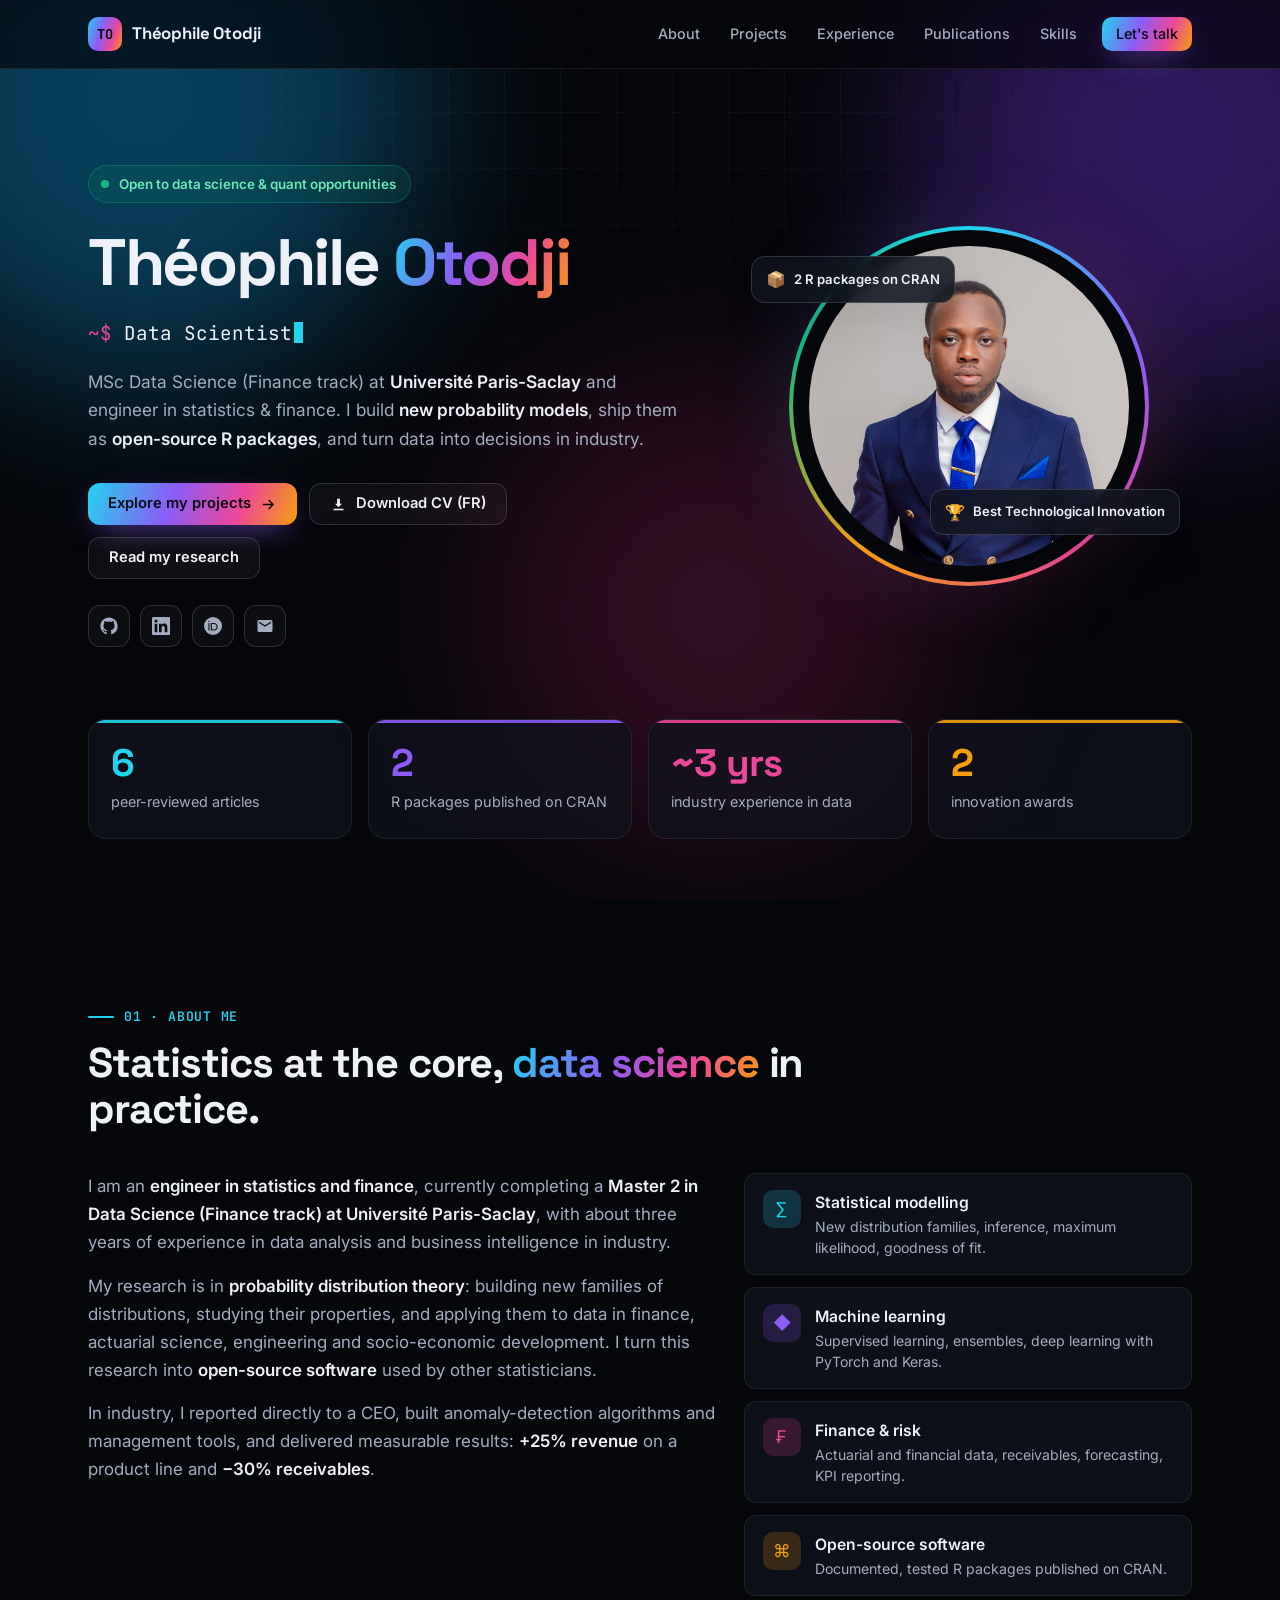
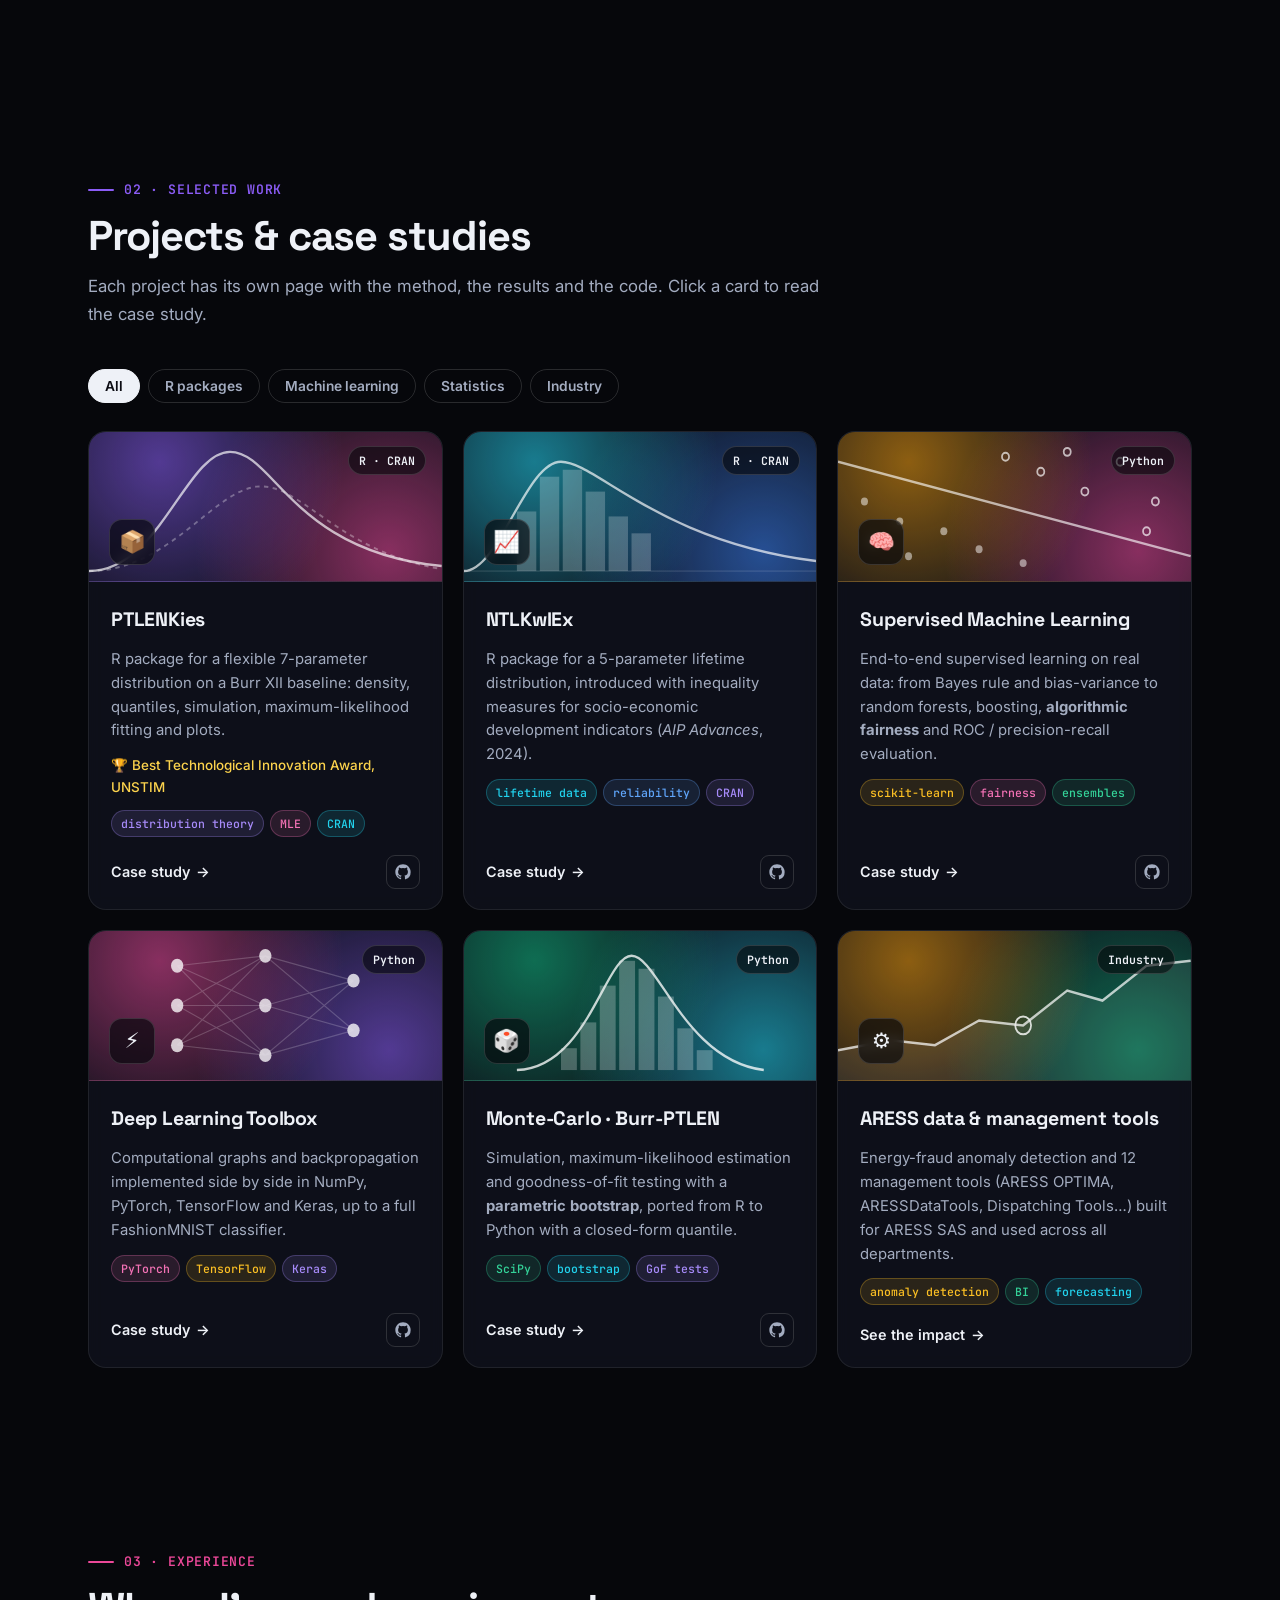
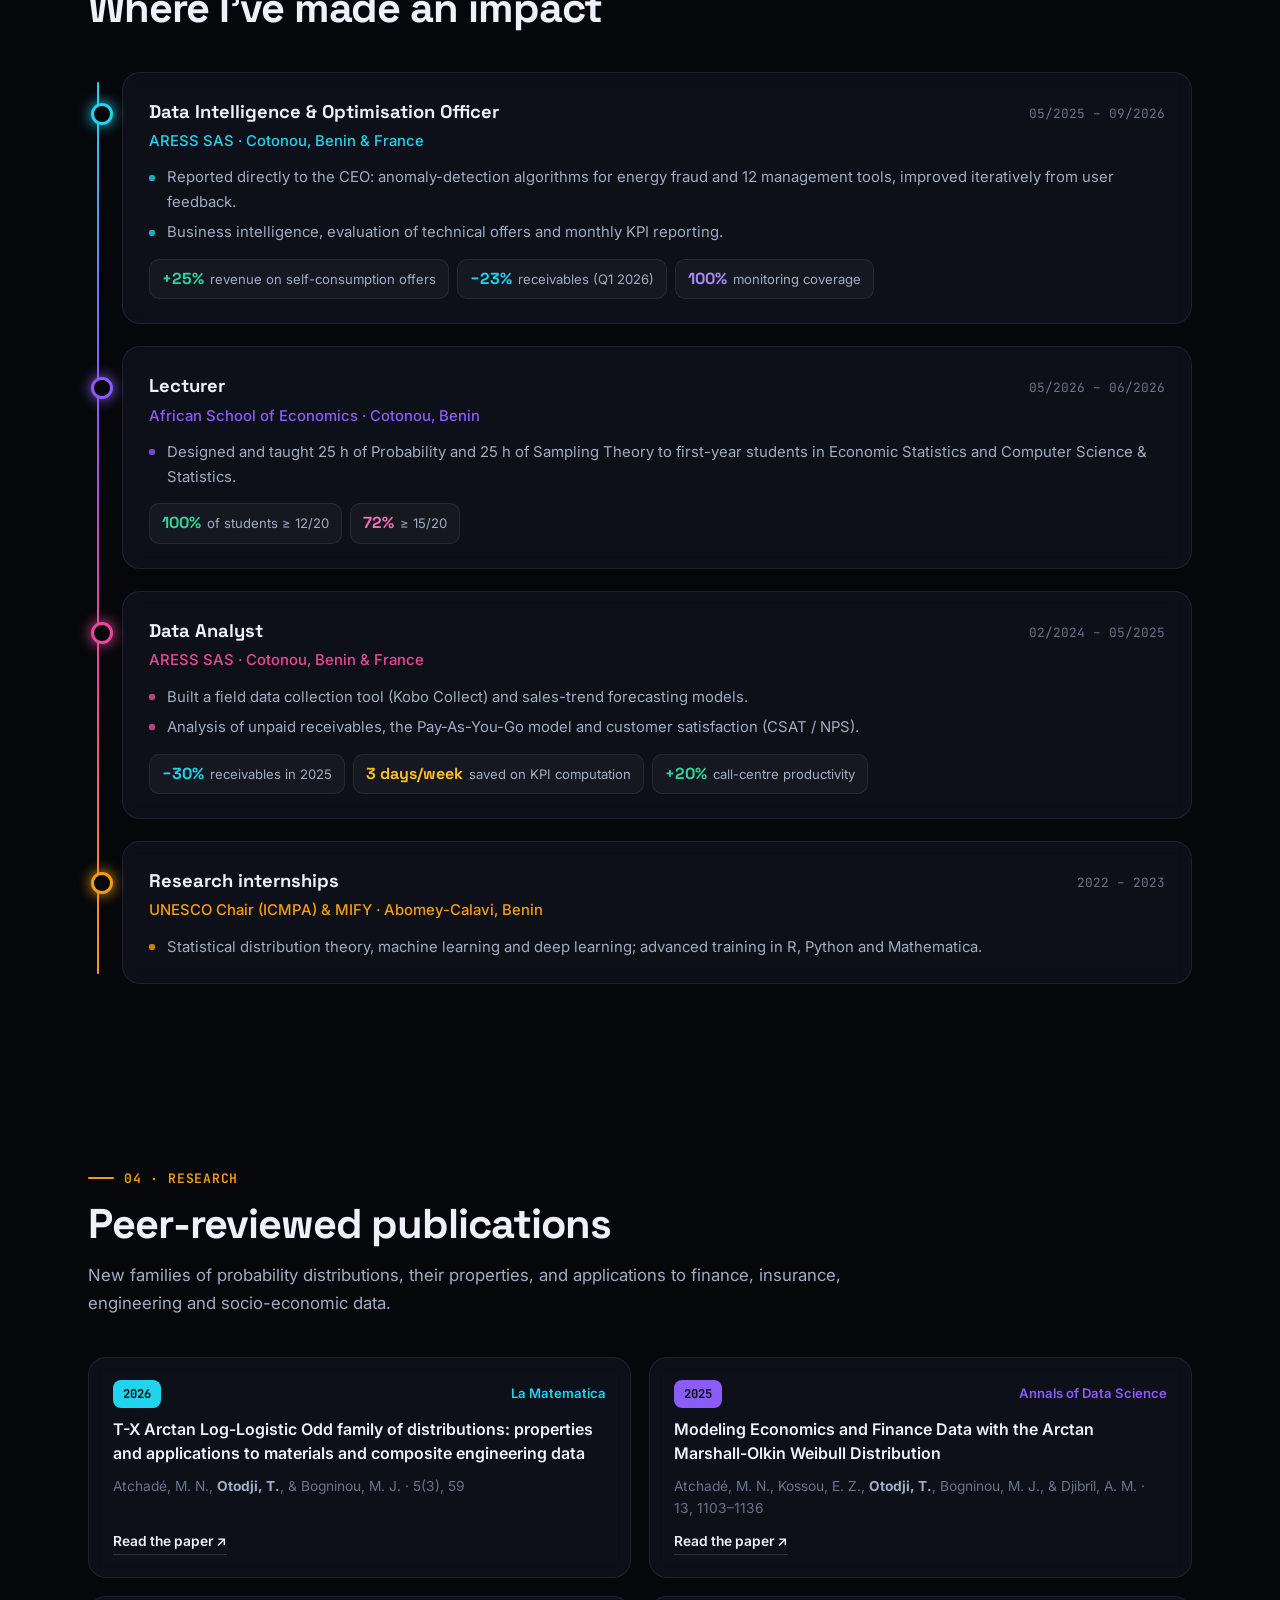
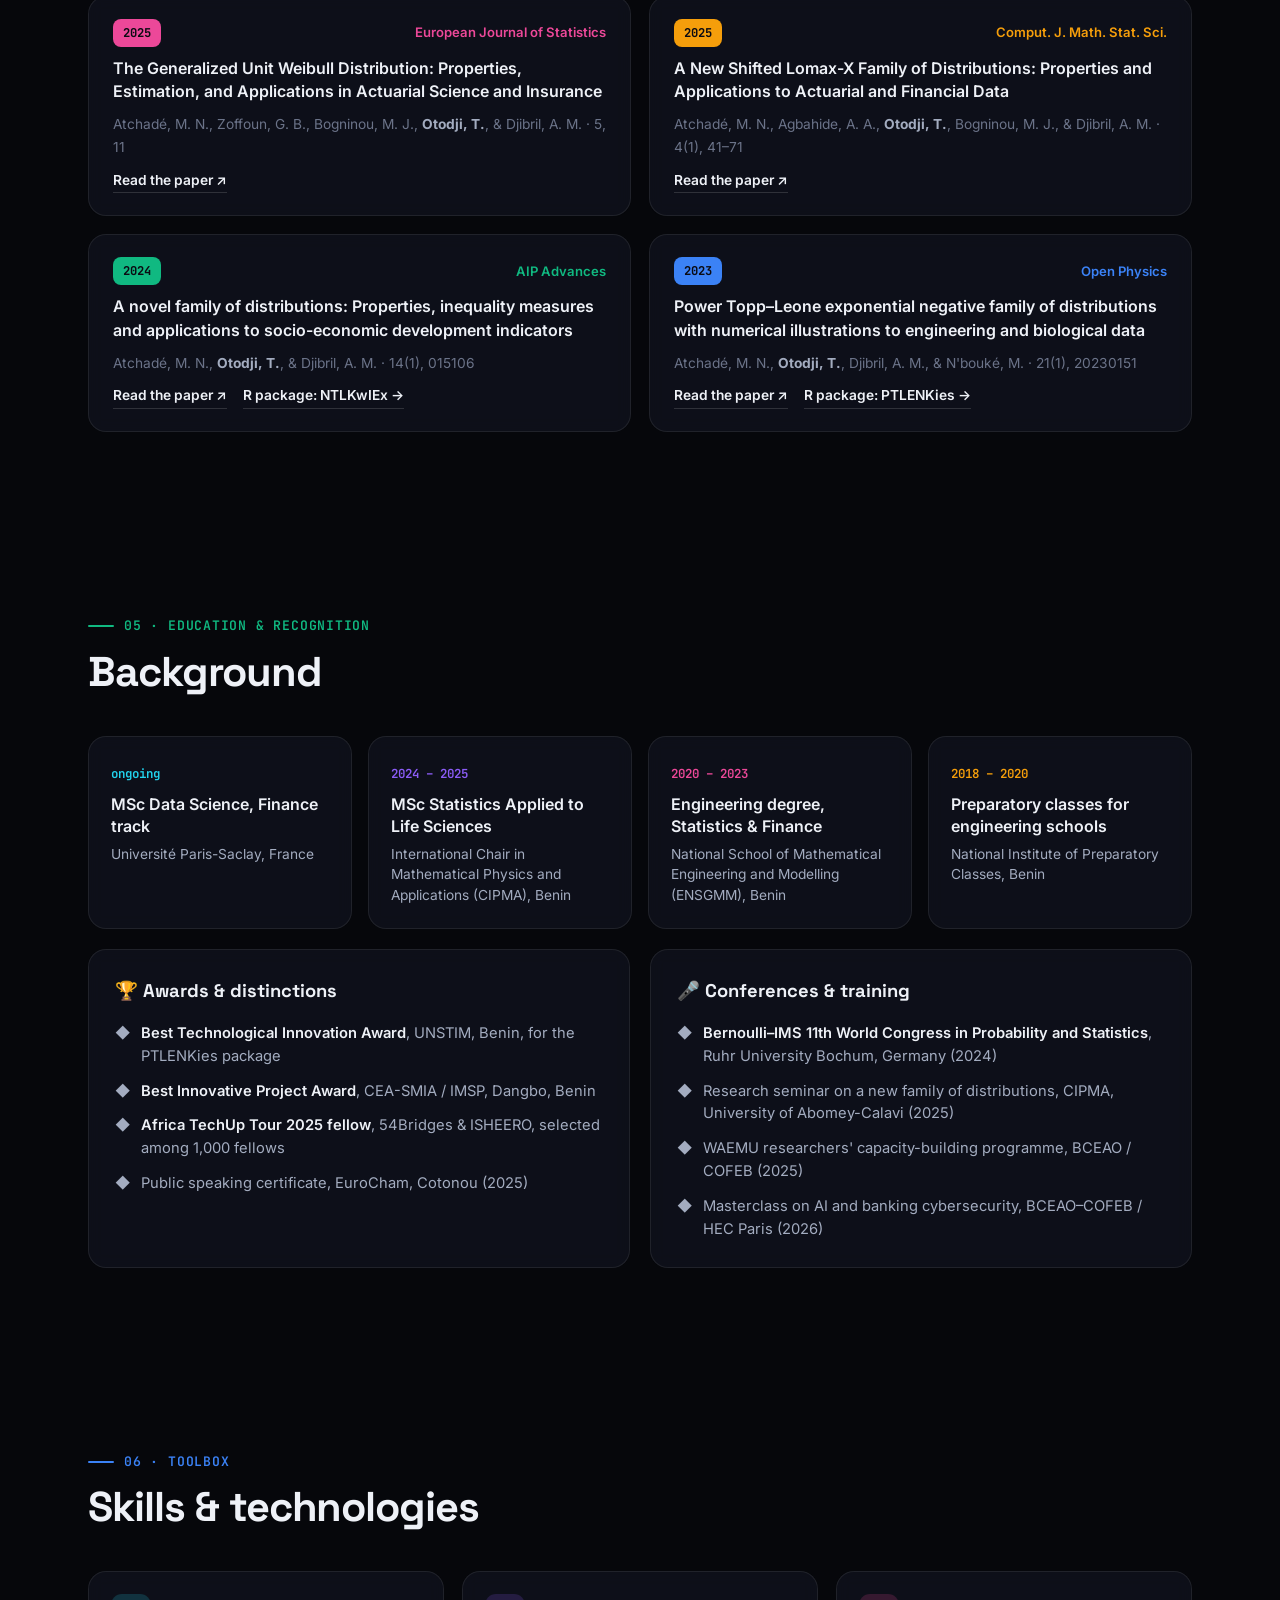
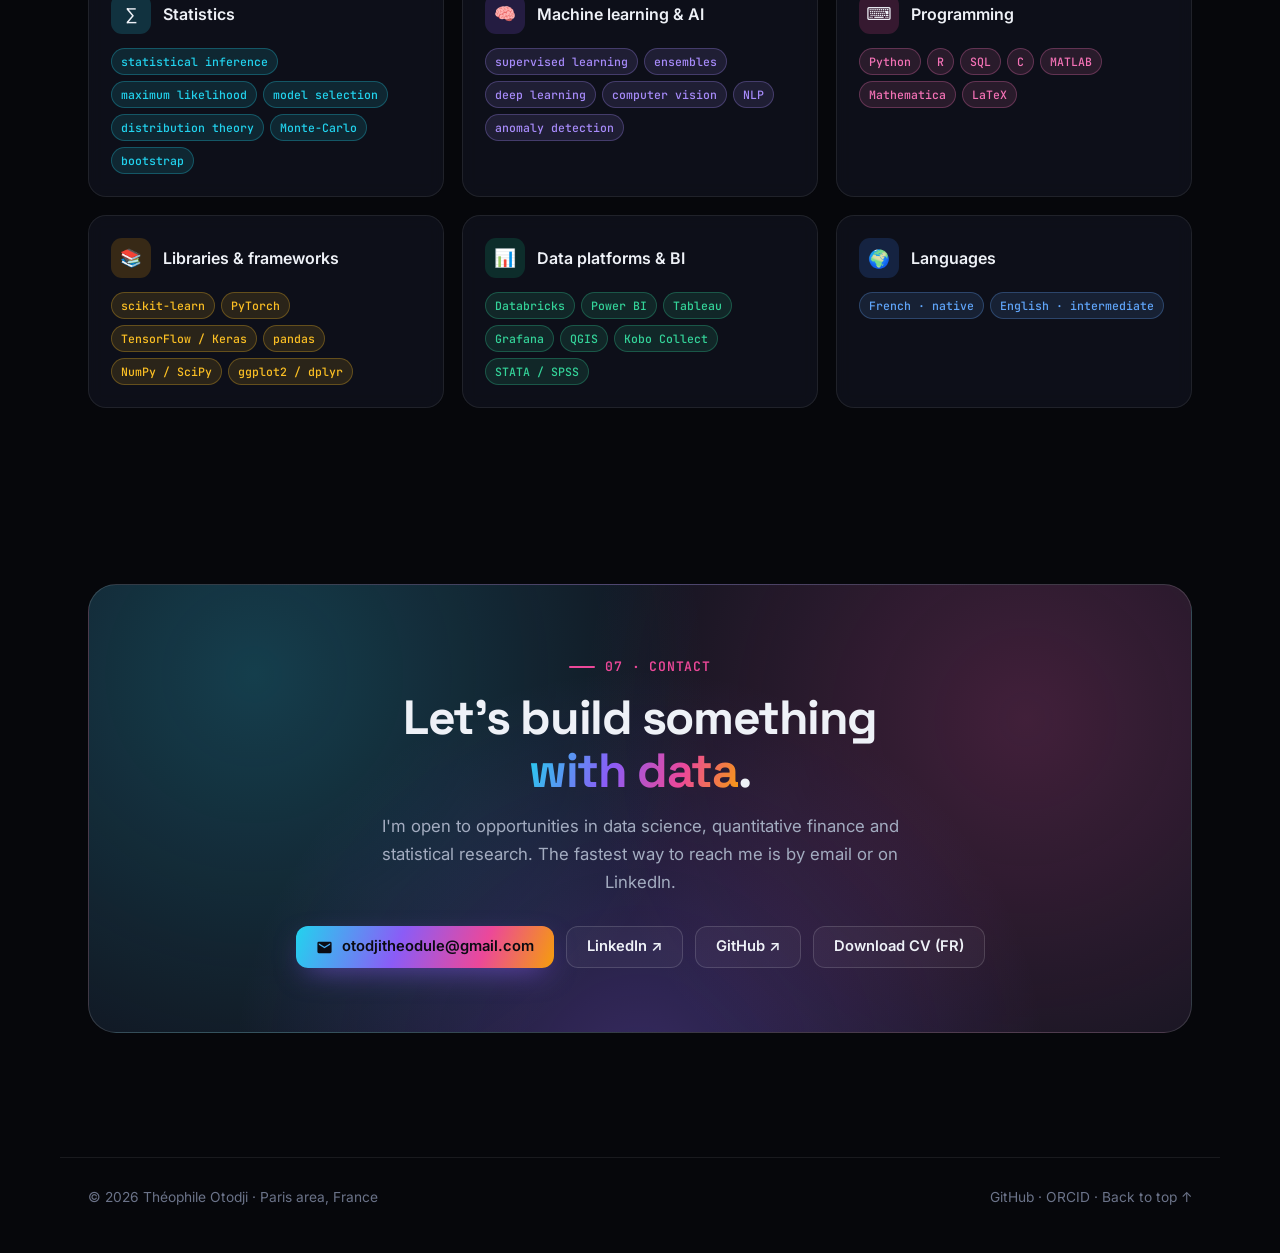
==== commit d773f447: "Annals of Data Science : année 2025 (date Crossref)" ====
--- a/index.html
+++ b/index.html
@@ -337,7 +337,7 @@
         <div class="links"><a href="https://doi.org/10.1007/s44007-026-00241-w" target="_blank" rel="noopener">Read the paper ↗</a></div>
       </article>
       <article class="pub gcard reveal" style="--c1:#8b5cf6; --c2:#ec4899">
-        <div class="pub-top"><span class="year-chip">2026</span><span class="journal">Annals of Data Science</span></div>
+        <div class="pub-top"><span class="year-chip">2025</span><span class="journal">Annals of Data Science</span></div>
         <h3>Modeling Economics and Finance Data with the Arctan Marshall-Olkin Weibull Distribution</h3>
         <p class="authors">Atchadé, M. N., Kossou, E. Z., <b>Otodji, T.</b>, Bogninou, M. J., & Djibril, A. M. · 13, 1103–1136</p>
         <div class="links"><a href="https://doi.org/10.1007/s40745-025-00610-2" target="_blank" rel="noopener">Read the paper ↗</a></div>
